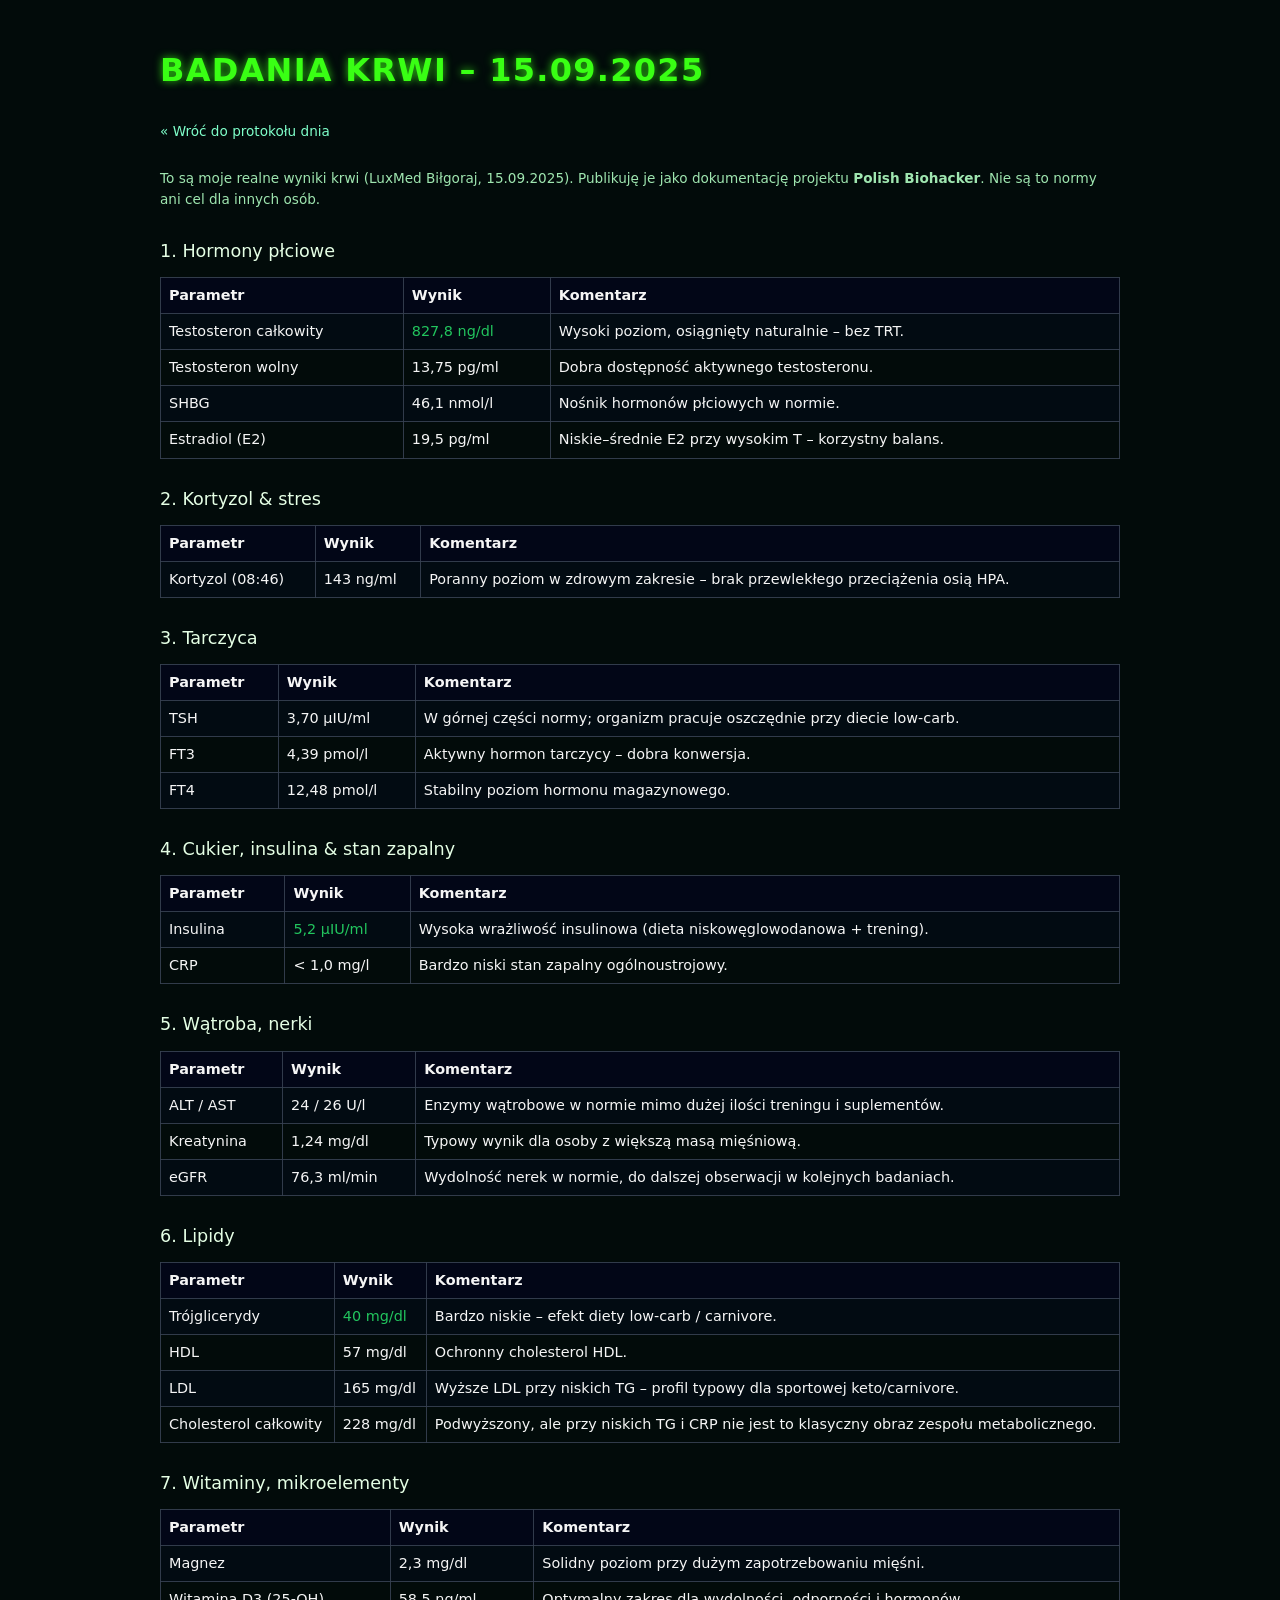
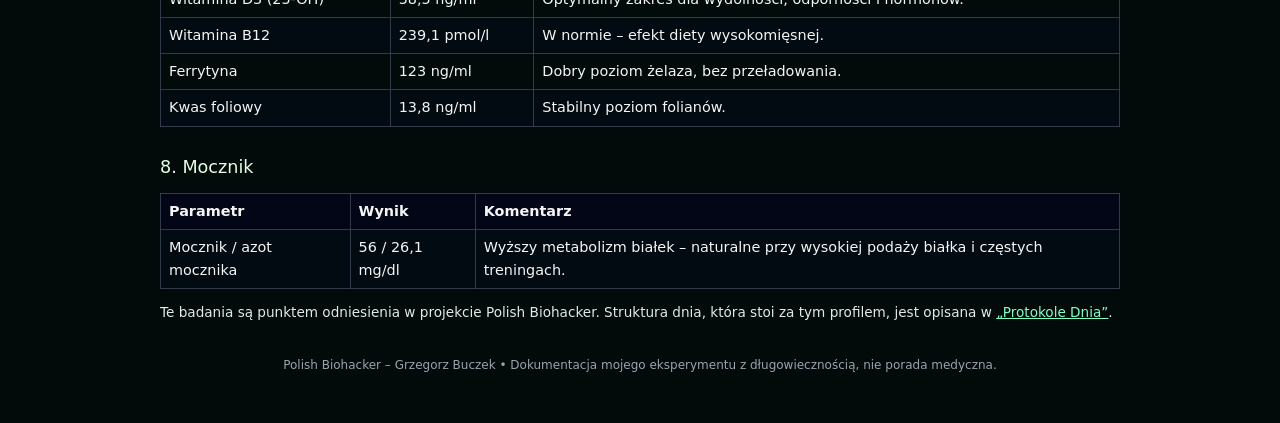
==== bloodwork.html @ 1d8b38f2 "Create bloodwork.html" ====
<!DOCTYPE html>
<html lang="pl">
<head>
  <meta charset="UTF-8" />
  <title>Polish Biohacker – Badania krwi 15.09.2025</title>
  <meta name="viewport" content="width=device-width, initial-scale=1.0" />
  <meta name="description" content="Wyniki badań krwi Polish Biohacker (15.09.2025) – testosteron, hormony tarczycy, profil lipidowy, markery zapalne." />
  <style>
    body {
      margin:0;
      font-family:system-ui, -apple-system, BlinkMacSystemFont, "Segoe UI", sans-serif;
      background:#020b0a;
      color:#f5f5f5;
      line-height:1.6;
    }
    .container {
      max-width: 960px;
      margin:0 auto;
      padding:24px 16px 48px;
    }
    h1 {
      font-size:2rem;
      color:#39ff14;
      text-shadow:0 0 8px rgba(57,255,20,0.8);
      text-transform:uppercase;
      letter-spacing:0.04em;
    }
    a { color:#7fffca; }
    nav {
      margin-top:8px;
      margin-bottom:24px;
    }
    nav a {
      font-size:0.85rem;
      text-decoration:none;
      margin-right:12px;
    }
    .note {
      font-size:0.85rem;
      color:#9fe6b0;
      margin-bottom:18px;
    }
    table {
      width:100%;
      border-collapse:collapse;
      margin-top:12px;
      font-size:0.9rem;
    }
    th, td {
      border:1px solid rgba(55,65,81,0.9);
      padding:6px 8px;
      text-align:left;
    }
    th {
      background:#020617;
    }
    tr:nth-child(even) {
      background:#020b12;
    }
    .ok { color:#22c55e; }
    .info { color:#e5e7eb; font-size:0.85rem; }
    .section-title {
      margin-top:26px;
      font-size:1.1rem;
      color:#e5ffe5;
    }
    footer {
      margin-top:32px;
      font-size:0.75rem;
      color:#9ca3af;
      text-align:center;
    }
  </style>
</head>
<body>
  <div class="container">
    <h1>Badania krwi – 15.09.2025</h1>
    <nav>
      <a href="index.html">&laquo; Wróć do protokołu dnia</a>
    </nav>
    <p class="note">
      To są moje realne wyniki krwi (LuxMed Biłgoraj, 15.09.2025). Publikuję je jako
      dokumentację projektu <strong>Polish Biohacker</strong>. Nie są to normy ani cel dla innych osób.
    </p>

    <div class="section-title">1. Hormony płciowe</div>
    <table>
      <tr><th>Parametr</th><th>Wynik</th><th>Komentarz</th></tr>
      <tr><td>Testosteron całkowity</td><td><span class="ok">827,8 ng/dl</span></td><td>Wysoki poziom, osiągnięty naturalnie – bez TRT.</td></tr>
      <tr><td>Testosteron wolny</td><td>13,75 pg/ml</td><td>Dobra dostępność aktywnego testosteronu.</td></tr>
      <tr><td>SHBG</td><td>46,1 nmol/l</td><td>Nośnik hormonów płciowych w normie.</td></tr>
      <tr><td>Estradiol (E2)</td><td>19,5 pg/ml</td><td>Niskie–średnie E2 przy wysokim T – korzystny balans.</td></tr>
    </table>

    <div class="section-title">2. Kortyzol &amp; stres</div>
    <table>
      <tr><th>Parametr</th><th>Wynik</th><th>Komentarz</th></tr>
      <tr><td>Kortyzol (08:46)</td><td>143 ng/ml</td><td>Poranny poziom w zdrowym zakresie – brak przewlekłego przeciążenia osią HPA.</td></tr>
    </table>

    <div class="section-title">3. Tarczyca</div>
    <table>
      <tr><th>Parametr</th><th>Wynik</th><th>Komentarz</th></tr>
      <tr><td>TSH</td><td>3,70 µIU/ml</td><td>W górnej części normy; organizm pracuje oszczędnie przy diecie low-carb.</td></tr>
      <tr><td>FT3</td><td>4,39 pmol/l</td><td>Aktywny hormon tarczycy – dobra konwersja.</td></tr>
      <tr><td>FT4</td><td>12,48 pmol/l</td><td>Stabilny poziom hormonu magazynowego.</td></tr>
    </table>

    <div class="section-title">4. Cukier, insulina &amp; stan zapalny</div>
    <table>
      <tr><th>Parametr</th><th>Wynik</th><th>Komentarz</th></tr>
      <tr><td>Insulina</td><td><span class="ok">5,2 µIU/ml</span></td><td>Wysoka wrażliwość insulinowa (dieta niskowęglowodanowa + trening).</td></tr>
      <tr><td>CRP</td><td>&lt; 1,0 mg/l</td><td>Bardzo niski stan zapalny ogólnoustrojowy.</td></tr>
    </table>

    <div class="section-title">5. Wątroba, nerki</div>
    <table>
      <tr><th>Parametr</th><th>Wynik</th><th>Komentarz</th></tr>
      <tr><td>ALT / AST</td><td>24 / 26 U/l</td><td>Enzymy wątrobowe w normie mimo dużej ilości treningu i suplementów.</td></tr>
      <tr><td>Kreatynina</td><td>1,24 mg/dl</td><td>Typowy wynik dla osoby z większą masą mięśniową.</td></tr>
      <tr><td>eGFR</td><td>76,3 ml/min</td><td>Wydolność nerek w normie, do dalszej obserwacji w kolejnych badaniach.</td></tr>
    </table>

    <div class="section-title">6. Lipidy</div>
    <table>
      <tr><th>Parametr</th><th>Wynik</th><th>Komentarz</th></tr>
      <tr><td>Trójglicerydy</td><td><span class="ok">40 mg/dl</span></td><td>Bardzo niskie – efekt diety low-carb / carnivore.</td></tr>
      <tr><td>HDL</td><td>57 mg/dl</td><td>Ochronny cholesterol HDL.</td></tr>
      <tr><td>LDL</td><td>165 mg/dl</td><td>Wyższe LDL przy niskich TG – profil typowy dla sportowej keto/carnivore.</td></tr>
      <tr><td>Cholesterol całkowity</td><td>228 mg/dl</td><td>Podwyższony, ale przy niskich TG i CRP nie jest to klasyczny obraz zespołu metabolicznego.</td></tr>
    </table>

    <div class="section-title">7. Witaminy, mikroelementy</div>
    <table>
      <tr><th>Parametr</th><th>Wynik</th><th>Komentarz</th></tr>
      <tr><td>Magnez</td><td>2,3 mg/dl</td><td>Solidny poziom przy dużym zapotrzebowaniu mięśni.</td></tr>
      <tr><td>Witamina D3 (25-OH)</td><td>58,5 ng/ml</td><td>Optymalny zakres dla wydolności, odporności i hormonów.</td></tr>
      <tr><td>Witamina B12</td><td>239,1 pmol/l</td><td>W normie – efekt diety wysokomięsnej.</td></tr>
      <tr><td>Ferrytyna</td><td>123 ng/ml</td><td>Dobry poziom żelaza, bez przeładowania.</td></tr>
      <tr><td>Kwas foliowy</td><td>13,8 ng/ml</td><td>Stabilny poziom folianów.</td></tr>
    </table>

    <div class="section-title">8. Mocznik</div>
    <table>
      <tr><th>Parametr</th><th>Wynik</th><th>Komentarz</th></tr>
      <tr><td>Mocznik / azot mocznika</td><td>56 / 26,1 mg/dl</td><td>Wyższy metabolizm białek – naturalne przy wysokiej podaży białka i częstych treningach.</td></tr>
    </table>

    <p class="info">
      Te badania są punktem odniesienia w projekcie Polish Biohacker.
      Struktura dnia, która stoi za tym profilem, jest opisana w
      <a href="index.html">„Protokole Dnia”</a>.
    </p>

    <footer>
      Polish Biohacker – Grzegorz Buczek • Dokumentacja mojego eksperymentu z długowiecznością, nie porada medyczna.
    </footer>
  </div>
</body>
</html>
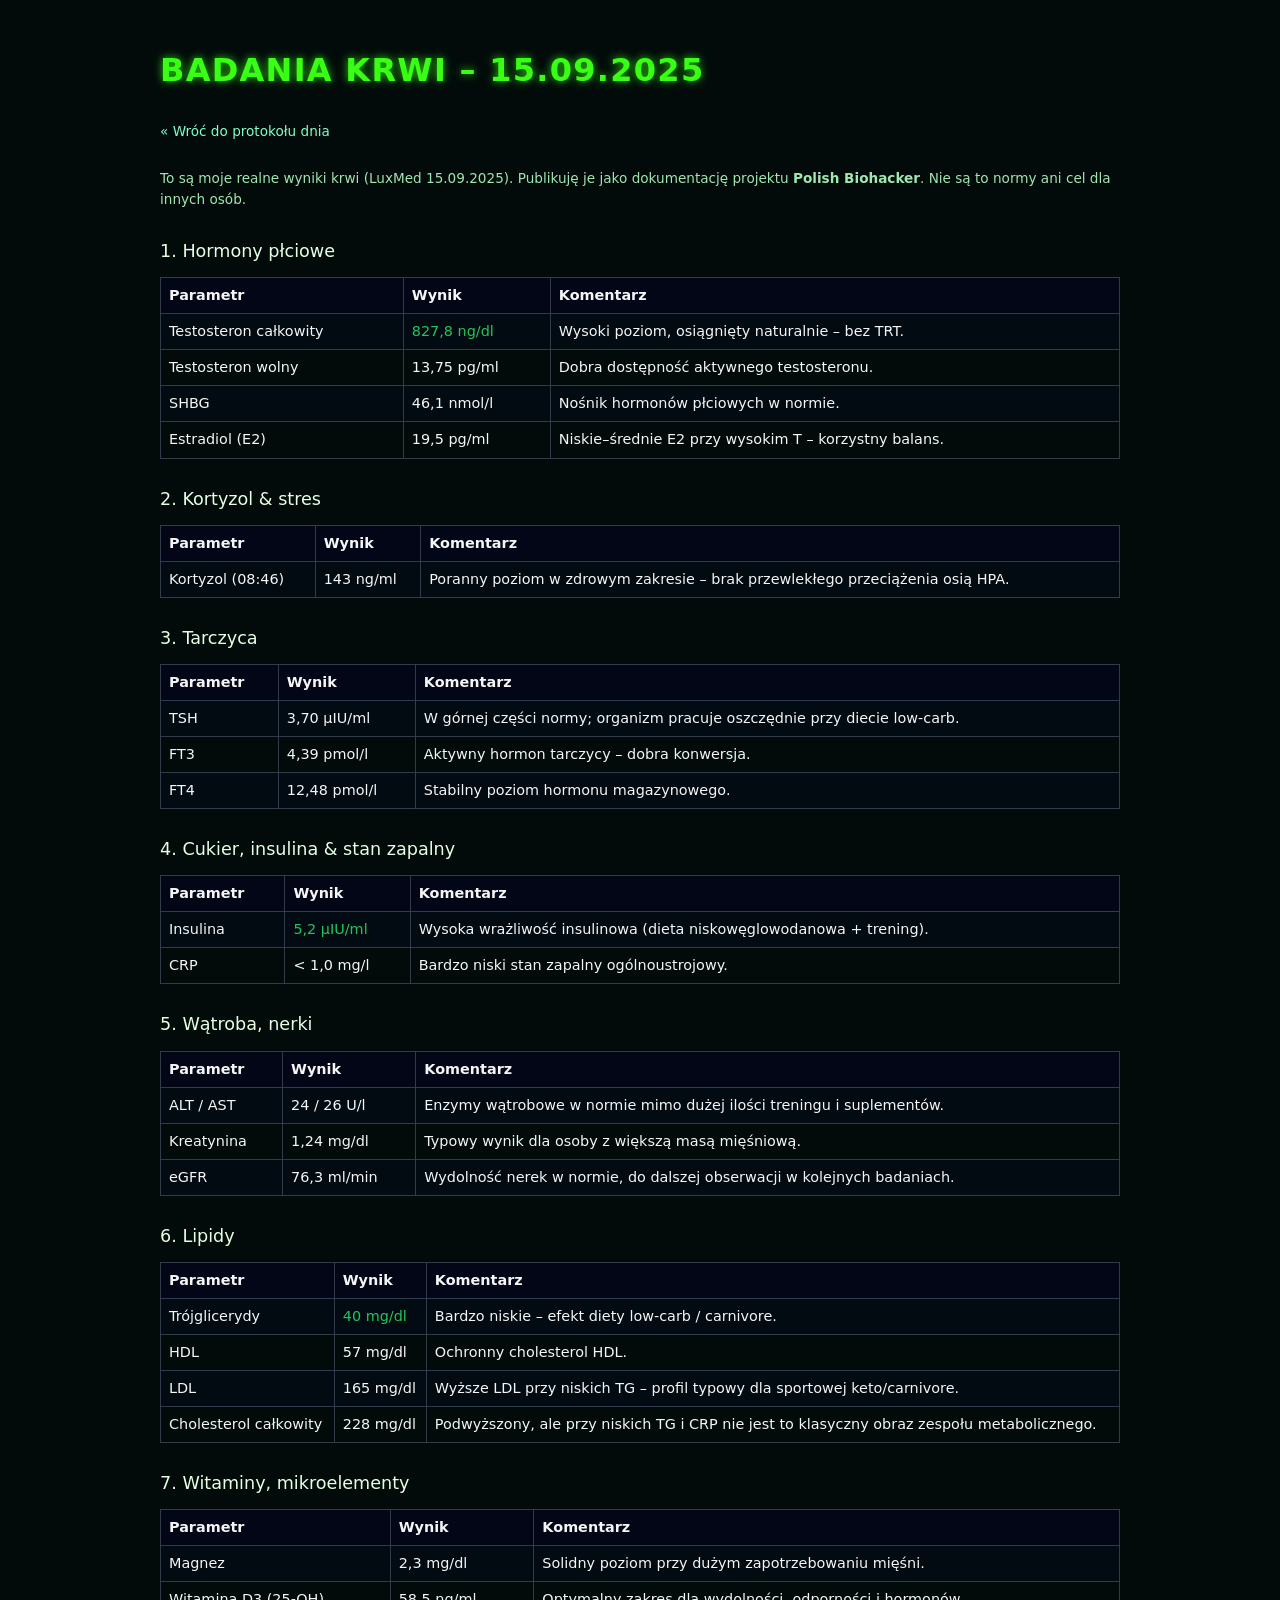
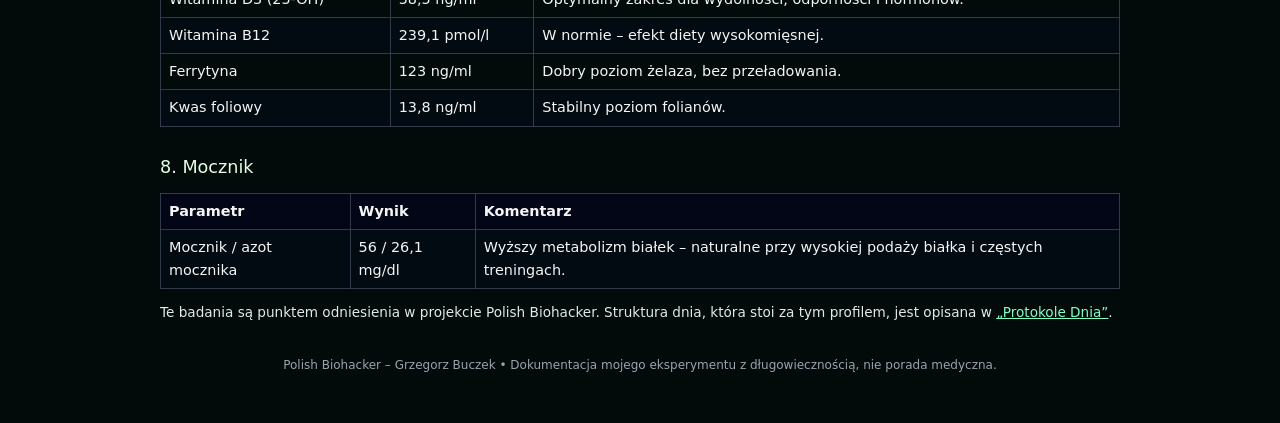
==== commit 797444a5: "Update bloodwork.html" ====
--- a/bloodwork.html
+++ b/bloodwork.html
@@ -79,7 +79,7 @@
       <a href="index.html">&laquo; Wróć do protokołu dnia</a>
     </nav>
     <p class="note">
-      To są moje realne wyniki krwi (LuxMed Biłgoraj, 15.09.2025). Publikuję je jako
+      To są moje realne wyniki krwi (LuxMed 15.09.2025). Publikuję je jako
       dokumentację projektu <strong>Polish Biohacker</strong>. Nie są to normy ani cel dla innych osób.
     </p>
 
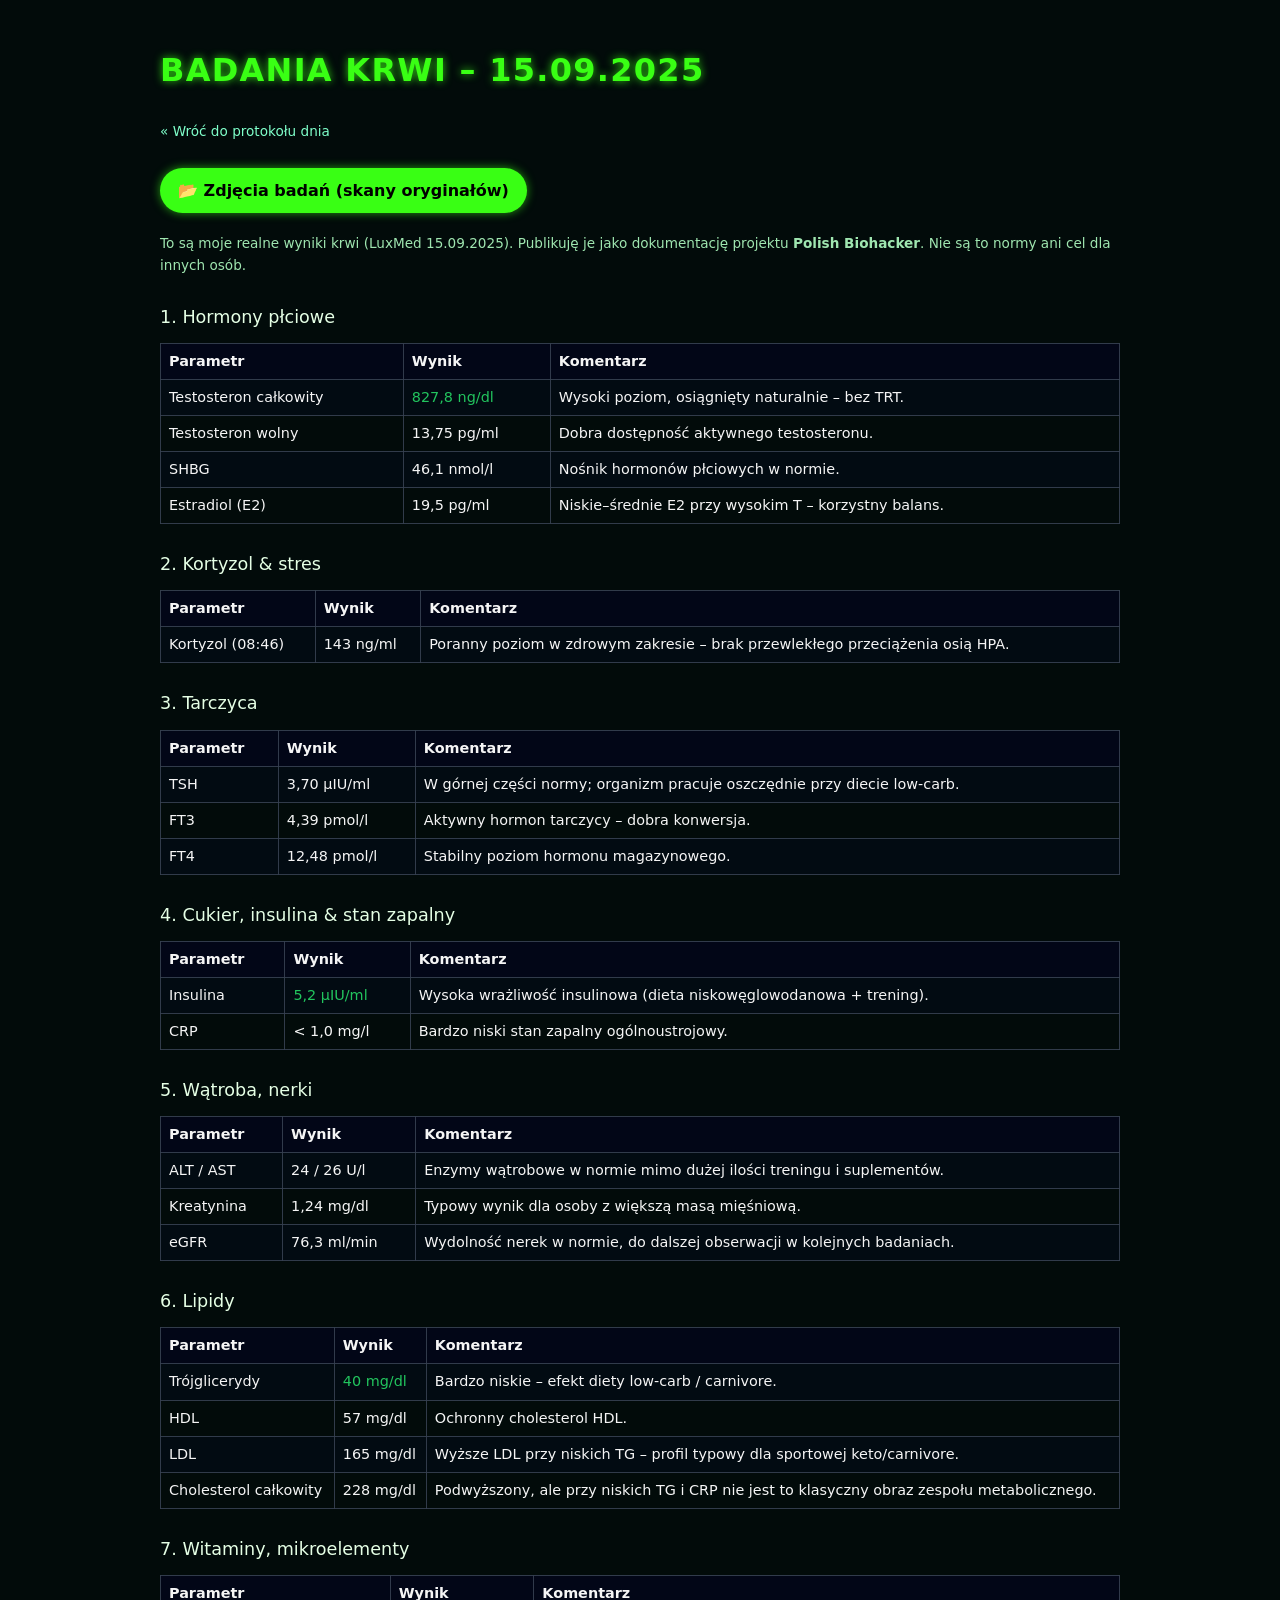
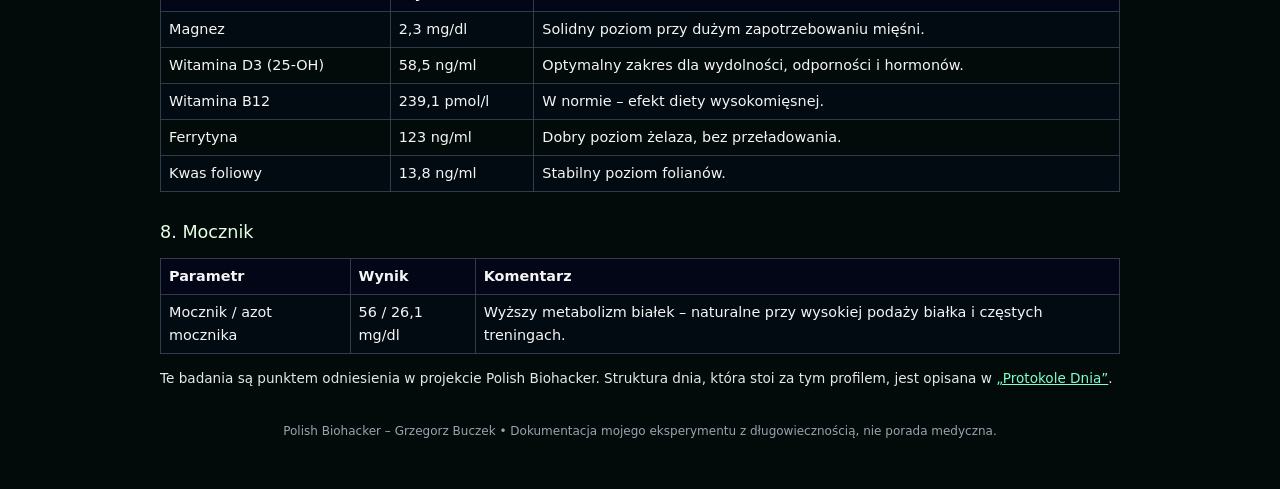
==== commit 9f02aca5: "Update bloodwork.html" ====
--- a/bloodwork.html
+++ b/bloodwork.html
@@ -78,6 +78,21 @@
     <nav>
       <a href="index.html">&laquo; Wróć do protokołu dnia</a>
     </nav>
+    <div style="margin:20px 0;">
+  <a href="scany.html" style="
+    display:inline-block;
+    padding:10px 18px;
+    background:#39ff14;
+    color:#000;
+    border-radius:999px;
+    font-weight:bold;
+    text-decoration:none;
+    box-shadow:0 0 10px rgba(57,255,20,0.6);
+  ">
+    📂 Zdjęcia badań (skany oryginałów)
+  </a>
+</div>
+
     <p class="note">
       To są moje realne wyniki krwi (LuxMed 15.09.2025). Publikuję je jako
       dokumentację projektu <strong>Polish Biohacker</strong>. Nie są to normy ani cel dla innych osób.
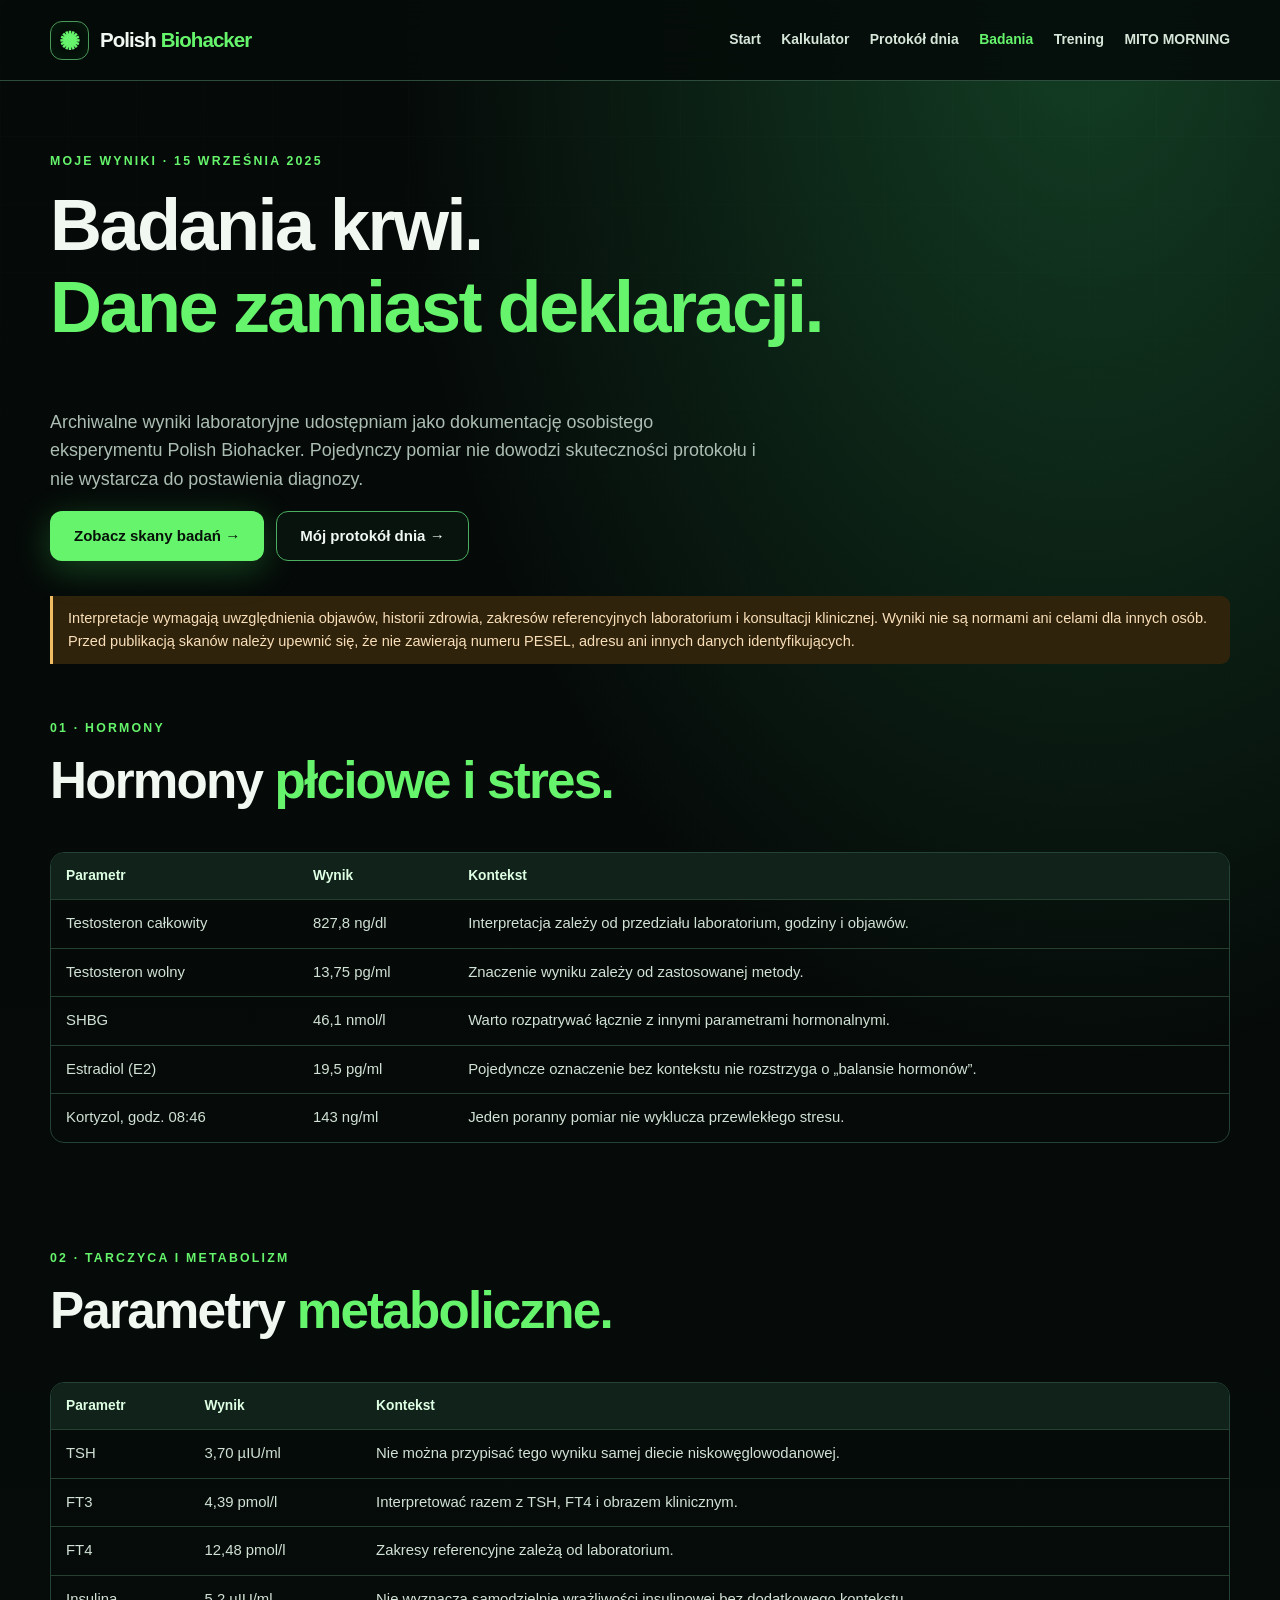
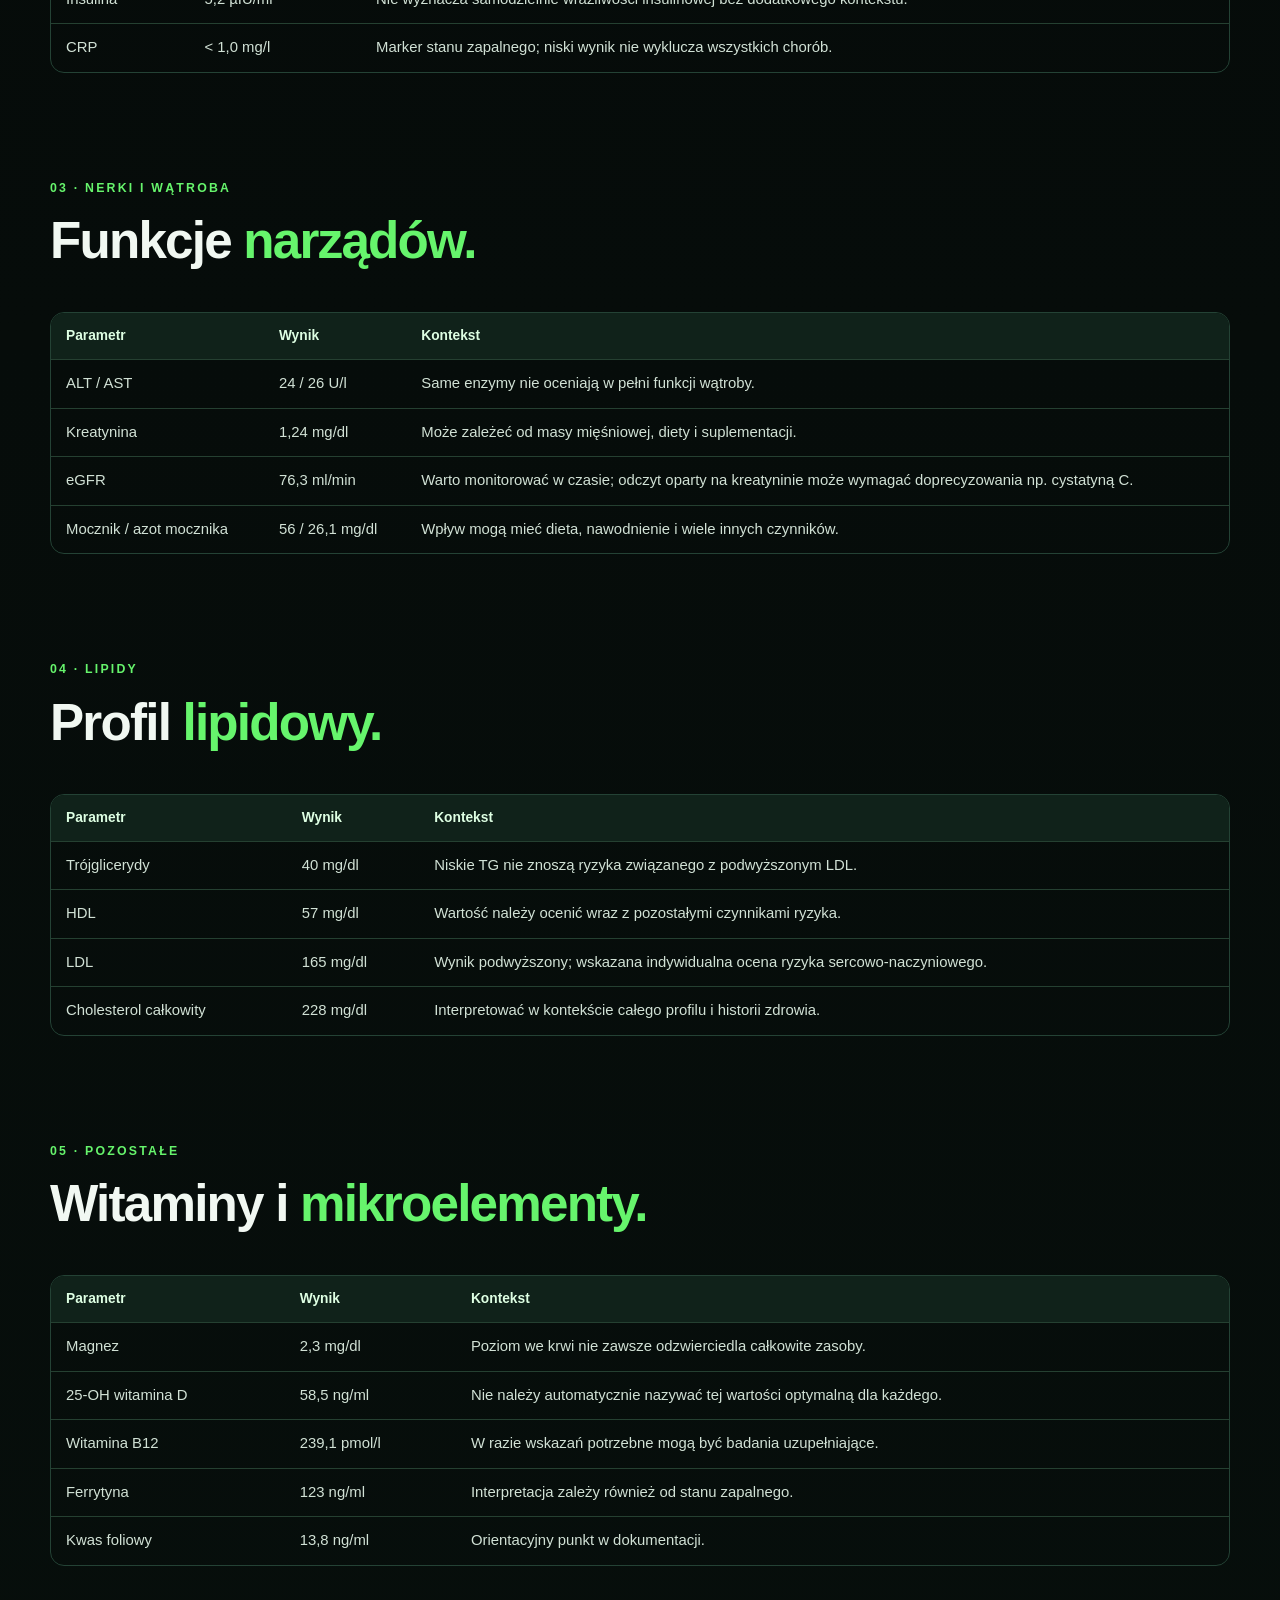
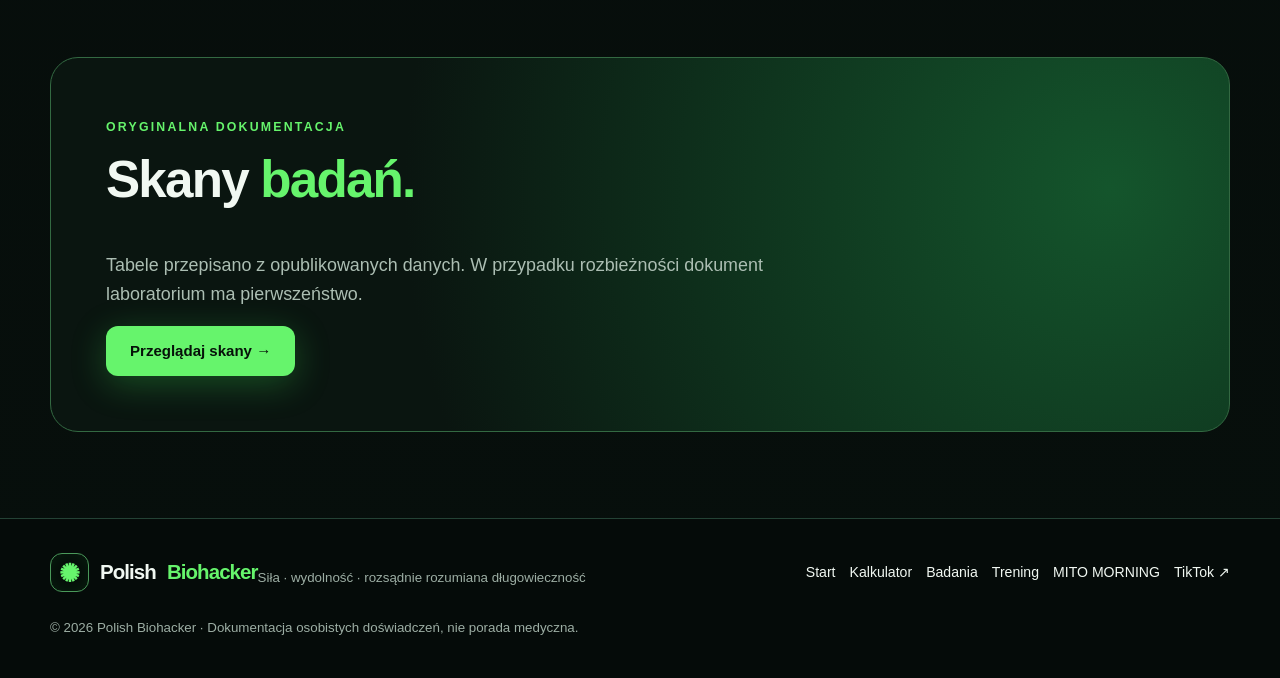
==== commit 556e7fcd: "Rebuild bloodwork page with consistent layout and cautious medical interpretation" ====
--- a/bloodwork.html
+++ b/bloodwork.html
@@ -1,175 +1,46 @@
-<!DOCTYPE html>
-<html lang="pl">
-<head>
-  <meta charset="UTF-8" />
-  <title>Polish Biohacker – Badania krwi 15.09.2025</title>
-  <meta name="viewport" content="width=device-width, initial-scale=1.0" />
-  <meta name="description" content="Wyniki badań krwi Polish Biohacker (15.09.2025) – testosteron, hormony tarczycy, profil lipidowy, markery zapalne." />
-  <style>
-    body {
-      margin:0;
-      font-family:system-ui, -apple-system, BlinkMacSystemFont, "Segoe UI", sans-serif;
-      background:#020b0a;
-      color:#f5f5f5;
-      line-height:1.6;
-    }
-    .container {
-      max-width: 960px;
-      margin:0 auto;
-      padding:24px 16px 48px;
-    }
-    h1 {
-      font-size:2rem;
-      color:#39ff14;
-      text-shadow:0 0 8px rgba(57,255,20,0.8);
-      text-transform:uppercase;
-      letter-spacing:0.04em;
-    }
-    a { color:#7fffca; }
-    nav {
-      margin-top:8px;
-      margin-bottom:24px;
-    }
-    nav a {
-      font-size:0.85rem;
-      text-decoration:none;
-      margin-right:12px;
-    }
-    .note {
-      font-size:0.85rem;
-      color:#9fe6b0;
-      margin-bottom:18px;
-    }
-    table {
-      width:100%;
-      border-collapse:collapse;
-      margin-top:12px;
-      font-size:0.9rem;
-    }
-    th, td {
-      border:1px solid rgba(55,65,81,0.9);
-      padding:6px 8px;
-      text-align:left;
-    }
-    th {
-      background:#020617;
-    }
-    tr:nth-child(even) {
-      background:#020b12;
-    }
-    .ok { color:#22c55e; }
-    .info { color:#e5e7eb; font-size:0.85rem; }
-    .section-title {
-      margin-top:26px;
-      font-size:1.1rem;
-      color:#e5ffe5;
-    }
-    footer {
-      margin-top:32px;
-      font-size:0.75rem;
-      color:#9ca3af;
-      text-align:center;
-    }
-  </style>
-</head>
-<body>
-  <div class="container">
-    <h1>Badania krwi – 15.09.2025</h1>
-    <nav>
-      <a href="index.html">&laquo; Wróć do protokołu dnia</a>
-    </nav>
-    <div style="margin:20px 0;">
-  <a href="scany.html" style="
-    display:inline-block;
-    padding:10px 18px;
-    background:#39ff14;
-    color:#000;
-    border-radius:999px;
-    font-weight:bold;
-    text-decoration:none;
-    box-shadow:0 0 10px rgba(57,255,20,0.6);
-  ">
-    📂 Zdjęcia badań (skany oryginałów)
-  </a>
-</div>
-
-    <p class="note">
-      To są moje realne wyniki krwi (LuxMed 15.09.2025). Publikuję je jako
-      dokumentację projektu <strong>Polish Biohacker</strong>. Nie są to normy ani cel dla innych osób.
-    </p>
-
-    <div class="section-title">1. Hormony płciowe</div>
-    <table>
-      <tr><th>Parametr</th><th>Wynik</th><th>Komentarz</th></tr>
-      <tr><td>Testosteron całkowity</td><td><span class="ok">827,8 ng/dl</span></td><td>Wysoki poziom, osiągnięty naturalnie – bez TRT.</td></tr>
-      <tr><td>Testosteron wolny</td><td>13,75 pg/ml</td><td>Dobra dostępność aktywnego testosteronu.</td></tr>
-      <tr><td>SHBG</td><td>46,1 nmol/l</td><td>Nośnik hormonów płciowych w normie.</td></tr>
-      <tr><td>Estradiol (E2)</td><td>19,5 pg/ml</td><td>Niskie–średnie E2 przy wysokim T – korzystny balans.</td></tr>
-    </table>
-
-    <div class="section-title">2. Kortyzol &amp; stres</div>
-    <table>
-      <tr><th>Parametr</th><th>Wynik</th><th>Komentarz</th></tr>
-      <tr><td>Kortyzol (08:46)</td><td>143 ng/ml</td><td>Poranny poziom w zdrowym zakresie – brak przewlekłego przeciążenia osią HPA.</td></tr>
-    </table>
-
-    <div class="section-title">3. Tarczyca</div>
-    <table>
-      <tr><th>Parametr</th><th>Wynik</th><th>Komentarz</th></tr>
-      <tr><td>TSH</td><td>3,70 µIU/ml</td><td>W górnej części normy; organizm pracuje oszczędnie przy diecie low-carb.</td></tr>
-      <tr><td>FT3</td><td>4,39 pmol/l</td><td>Aktywny hormon tarczycy – dobra konwersja.</td></tr>
-      <tr><td>FT4</td><td>12,48 pmol/l</td><td>Stabilny poziom hormonu magazynowego.</td></tr>
-    </table>
-
-    <div class="section-title">4. Cukier, insulina &amp; stan zapalny</div>
-    <table>
-      <tr><th>Parametr</th><th>Wynik</th><th>Komentarz</th></tr>
-      <tr><td>Insulina</td><td><span class="ok">5,2 µIU/ml</span></td><td>Wysoka wrażliwość insulinowa (dieta niskowęglowodanowa + trening).</td></tr>
-      <tr><td>CRP</td><td>&lt; 1,0 mg/l</td><td>Bardzo niski stan zapalny ogólnoustrojowy.</td></tr>
-    </table>
-
-    <div class="section-title">5. Wątroba, nerki</div>
-    <table>
-      <tr><th>Parametr</th><th>Wynik</th><th>Komentarz</th></tr>
-      <tr><td>ALT / AST</td><td>24 / 26 U/l</td><td>Enzymy wątrobowe w normie mimo dużej ilości treningu i suplementów.</td></tr>
-      <tr><td>Kreatynina</td><td>1,24 mg/dl</td><td>Typowy wynik dla osoby z większą masą mięśniową.</td></tr>
-      <tr><td>eGFR</td><td>76,3 ml/min</td><td>Wydolność nerek w normie, do dalszej obserwacji w kolejnych badaniach.</td></tr>
-    </table>
-
-    <div class="section-title">6. Lipidy</div>
-    <table>
-      <tr><th>Parametr</th><th>Wynik</th><th>Komentarz</th></tr>
-      <tr><td>Trójglicerydy</td><td><span class="ok">40 mg/dl</span></td><td>Bardzo niskie – efekt diety low-carb / carnivore.</td></tr>
-      <tr><td>HDL</td><td>57 mg/dl</td><td>Ochronny cholesterol HDL.</td></tr>
-      <tr><td>LDL</td><td>165 mg/dl</td><td>Wyższe LDL przy niskich TG – profil typowy dla sportowej keto/carnivore.</td></tr>
-      <tr><td>Cholesterol całkowity</td><td>228 mg/dl</td><td>Podwyższony, ale przy niskich TG i CRP nie jest to klasyczny obraz zespołu metabolicznego.</td></tr>
-    </table>
-
-    <div class="section-title">7. Witaminy, mikroelementy</div>
-    <table>
-      <tr><th>Parametr</th><th>Wynik</th><th>Komentarz</th></tr>
-      <tr><td>Magnez</td><td>2,3 mg/dl</td><td>Solidny poziom przy dużym zapotrzebowaniu mięśni.</td></tr>
-      <tr><td>Witamina D3 (25-OH)</td><td>58,5 ng/ml</td><td>Optymalny zakres dla wydolności, odporności i hormonów.</td></tr>
-      <tr><td>Witamina B12</td><td>239,1 pmol/l</td><td>W normie – efekt diety wysokomięsnej.</td></tr>
-      <tr><td>Ferrytyna</td><td>123 ng/ml</td><td>Dobry poziom żelaza, bez przeładowania.</td></tr>
-      <tr><td>Kwas foliowy</td><td>13,8 ng/ml</td><td>Stabilny poziom folianów.</td></tr>
-    </table>
-
-    <div class="section-title">8. Mocznik</div>
-    <table>
-      <tr><th>Parametr</th><th>Wynik</th><th>Komentarz</th></tr>
-      <tr><td>Mocznik / azot mocznika</td><td>56 / 26,1 mg/dl</td><td>Wyższy metabolizm białek – naturalne przy wysokiej podaży białka i częstych treningach.</td></tr>
-    </table>
-
-    <p class="info">
-      Te badania są punktem odniesienia w projekcie Polish Biohacker.
-      Struktura dnia, która stoi za tym profilem, jest opisana w
-      <a href="index.html">„Protokole Dnia”</a>.
-    </p>
-
-    <footer>
-      Polish Biohacker – Grzegorz Buczek • Dokumentacja mojego eksperymentu z długowiecznością, nie porada medyczna.
-    </footer>
-  </div>
-</body>
-</html>
+<!doctype html><html lang="pl"><head><meta charset="utf-8"><meta name="viewport" content="width=device-width, initial-scale=1">
+<title>Badania krwi — Polish Biohacker</title><meta name="description" content="Archiwalne wyniki badań laboratoryjnych Polish Biohacker z 15.09.2025. Testosteron, profil lipidowy, tarczyca i inne parametry.">
+<meta name="theme-color" content="#060b09"><link rel="stylesheet" href="assets/site.css"></head><body>
+<header data-site-header></header><main class="container">
+<section class="page-hero"><span class="eyebrow">Moje wyniki · 15 września 2025</span><h1>Badania krwi.<br><span class="accent">Dane zamiast deklaracji.</span></h1>
+<p class="lead">Archiwalne wyniki laboratoryjne udostępniam jako dokumentację osobistego eksperymentu Polish Biohacker. Pojedynczy pomiar nie dowodzi skuteczności protokołu i nie wystarcza do postawienia diagnozy.</p>
+<div class="btn-row"><a class="btn btn-primary" href="scany.html">Zobacz skany badań →</a><a class="btn btn-secondary" href="protokol.html">Mój protokół dnia →</a></div></section>
+<div class="notice warning" style="margin-bottom:30px">Interpretacje wymagają uwzględnienia objawów, historii zdrowia, zakresów referencyjnych laboratorium i konsultacji klinicznej. Wyniki nie są normami ani celami dla innych osób. Przed publikacją skanów należy upewnić się, że nie zawierają numeru PESEL, adresu ani innych danych identyfikujących.</div>
+<section class="section" style="padding-top:20px">
+<span class="eyebrow">01 · Hormony</span><h2>Hormony <span class="accent">płciowe i stres.</span></h2>
+<div class="table-wrap"><table><thead><tr><th>Parametr</th><th>Wynik</th><th>Kontekst</th></tr></thead><tbody>
+<tr><td>Testosteron całkowity</td><td>827,8 ng/dl</td><td>Interpretacja zależy od przedziału laboratorium, godziny i objawów.</td></tr>
+<tr><td>Testosteron wolny</td><td>13,75 pg/ml</td><td>Znaczenie wyniku zależy od zastosowanej metody.</td></tr>
+<tr><td>SHBG</td><td>46,1 nmol/l</td><td>Warto rozpatrywać łącznie z innymi parametrami hormonalnymi.</td></tr>
+<tr><td>Estradiol (E2)</td><td>19,5 pg/ml</td><td>Pojedyncze oznaczenie bez kontekstu nie rozstrzyga o „balansie hormonów”.</td></tr>
+<tr><td>Kortyzol, godz. 08:46</td><td>143 ng/ml</td><td>Jeden poranny pomiar nie wyklucza przewlekłego stresu.</td></tr>
+</tbody></table></div>
+</section>
+<section class="section" style="padding-top:15px"><span class="eyebrow">02 · Tarczyca i metabolizm</span><h2>Parametry <span class="accent">metaboliczne.</span></h2><div class="table-wrap"><table><thead><tr><th>Parametr</th><th>Wynik</th><th>Kontekst</th></tr></thead><tbody>
+<tr><td>TSH</td><td>3,70 µIU/ml</td><td>Nie można przypisać tego wyniku samej diecie niskowęglowodanowej.</td></tr>
+<tr><td>FT3</td><td>4,39 pmol/l</td><td>Interpretować razem z TSH, FT4 i obrazem klinicznym.</td></tr>
+<tr><td>FT4</td><td>12,48 pmol/l</td><td>Zakresy referencyjne zależą od laboratorium.</td></tr>
+<tr><td>Insulina</td><td>5,2 µIU/ml</td><td>Nie wyznacza samodzielnie wrażliwości insulinowej bez dodatkowego kontekstu.</td></tr>
+<tr><td>CRP</td><td>&lt; 1,0 mg/l</td><td>Marker stanu zapalnego; niski wynik nie wyklucza wszystkich chorób.</td></tr>
+</tbody></table></div></section>
+<section class="section" style="padding-top:15px"><span class="eyebrow">03 · Nerki i wątroba</span><h2>Funkcje <span class="accent">narządów.</span></h2><div class="table-wrap"><table><thead><tr><th>Parametr</th><th>Wynik</th><th>Kontekst</th></tr></thead><tbody>
+<tr><td>ALT / AST</td><td>24 / 26 U/l</td><td>Same enzymy nie oceniają w pełni funkcji wątroby.</td></tr>
+<tr><td>Kreatynina</td><td>1,24 mg/dl</td><td>Może zależeć od masy mięśniowej, diety i suplementacji.</td></tr>
+<tr><td>eGFR</td><td>76,3 ml/min</td><td>Warto monitorować w czasie; odczyt oparty na kreatyninie może wymagać doprecyzowania np. cystatyną C.</td></tr>
+<tr><td>Mocznik / azot mocznika</td><td>56 / 26,1 mg/dl</td><td>Wpływ mogą mieć dieta, nawodnienie i wiele innych czynników.</td></tr>
+</tbody></table></div></section>
+<section class="section" style="padding-top:15px"><span class="eyebrow">04 · Lipidy</span><h2>Profil <span class="accent">lipidowy.</span></h2><div class="table-wrap"><table><thead><tr><th>Parametr</th><th>Wynik</th><th>Kontekst</th></tr></thead><tbody>
+<tr><td>Trójglicerydy</td><td>40 mg/dl</td><td>Niskie TG nie znoszą ryzyka związanego z podwyższonym LDL.</td></tr>
+<tr><td>HDL</td><td>57 mg/dl</td><td>Wartość należy ocenić wraz z pozostałymi czynnikami ryzyka.</td></tr>
+<tr><td>LDL</td><td>165 mg/dl</td><td>Wynik podwyższony; wskazana indywidualna ocena ryzyka sercowo-naczyniowego.</td></tr>
+<tr><td>Cholesterol całkowity</td><td>228 mg/dl</td><td>Interpretować w kontekście całego profilu i historii zdrowia.</td></tr>
+</tbody></table></div></section>
+<section class="section" style="padding-top:15px"><span class="eyebrow">05 · Pozostałe</span><h2>Witaminy i <span class="accent">mikroelementy.</span></h2><div class="table-wrap"><table><thead><tr><th>Parametr</th><th>Wynik</th><th>Kontekst</th></tr></thead><tbody>
+<tr><td>Magnez</td><td>2,3 mg/dl</td><td>Poziom we krwi nie zawsze odzwierciedla całkowite zasoby.</td></tr>
+<tr><td>25-OH witamina D</td><td>58,5 ng/ml</td><td>Nie należy automatycznie nazywać tej wartości optymalną dla każdego.</td></tr>
+<tr><td>Witamina B12</td><td>239,1 pmol/l</td><td>W razie wskazań potrzebne mogą być badania uzupełniające.</td></tr>
+<tr><td>Ferrytyna</td><td>123 ng/ml</td><td>Interpretacja zależy również od stanu zapalnego.</td></tr>
+<tr><td>Kwas foliowy</td><td>13,8 ng/ml</td><td>Orientacyjny punkt w dokumentacji.</td></tr>
+</tbody></table></div></section>
+<section class="section" style="padding-top:5px"><div class="split-banner"><span class="eyebrow">Oryginalna dokumentacja</span><h2>Skany <span class="accent">badań.</span></h2><p class="lead">Tabele przepisano z opublikowanych danych. W przypadku rozbieżności dokument laboratorium ma pierwszeństwo.</p><a class="btn btn-primary" href="scany.html">Przeglądaj skany →</a></div></section>
+</main><footer data-site-footer></footer><script src="assets/site.js" defer></script></body></html>
--- a/assets/site.css
+++ b/assets/site.css
@@ -0,0 +1,7 @@
+/* Polish Biohacker — unified visual system, 2026 */
+:root{color-scheme:dark;--bg:#060b09;--bg2:#091310;--panel:#0c1713;--line:#244235;--line2:#173328;--fg:#f1f8f2;--muted:#acbeb3;--green:#66f46c;--green2:#a1ff9a;--max:1180px;--radius:22px}
+*{box-sizing:border-box}html{scroll-behavior:smooth;scroll-padding-top:100px}body{margin:0;background:radial-gradient(ellipse 70% 35% at 85% 0%,#133e24 0%,transparent 78%),linear-gradient(180deg,#050908 0%,#070f0c 100%);color:var(--fg);font-family:Inter,ui-sans-serif,-apple-system,BlinkMacSystemFont,"Segoe UI",sans-serif;line-height:1.58}body:before{content:"";position:fixed;inset:0;z-index:-1;pointer-events:none;background-image:linear-gradient(#70ff9010 1px,transparent 1px),linear-gradient(90deg,#70ff9010 1px,transparent 1px);background-size:68px 68px;mask-image:linear-gradient(180deg,#0004,transparent 85%)}a{color:inherit;text-decoration:none}button,input,select{font:inherit}button{cursor:pointer}a:focus-visible,button:focus-visible,input:focus-visible,select:focus-visible{outline:2px solid var(--green);outline-offset:3px}img{max-width:100%;height:auto;display:block}h1,h2,h3,p{margin-top:0}h1,h2,h3{line-height:1.13;letter-spacing:-.035em}h1{font-size:clamp(3rem,7vw,6.5rem);font-weight:900}h2{font-size:clamp(2rem,4vw,3.35rem)}h3{font-size:1.23rem}.container{width:min(calc(100% - 40px),var(--max));margin-inline:auto}.section{padding:86px 0}.eyebrow{display:inline-block;color:var(--green);font-size:.77rem;font-weight:800;letter-spacing:.18em;text-transform:uppercase;margin-bottom:14px}.muted,.lead{color:var(--muted)}.lead{font-size:1.12rem;max-width:720px}.accent{color:var(--green)}.text-sm{font-size:.9rem}.topbar{position:sticky;top:0;z-index:50;background:#050b09e8;border-bottom:1px solid #2d4c3b;backdrop-filter:blur(18px)}.topbar .inner{min-height:80px;display:flex;align-items:center;justify-content:space-between;gap:22px}.brand{display:inline-flex;align-items:center;gap:11px;font-weight:900;white-space:nowrap;font-size:1.28rem;letter-spacing:-.045em}.brand-mark{display:inline-grid;place-items:center;border:1px solid #4a995a;border-radius:12px;width:39px;height:39px;color:var(--green);font-size:1.55rem;box-shadow:inset 0 0 18px #2bed4a18}.brand strong{color:var(--green)}.nav{display:flex;align-items:center;gap:clamp(10px,1.6vw,24px)}.nav a{font-size:.87rem;font-weight:700;color:#d6e7da;white-space:nowrap;padding:9px 0}.nav a:hover,.nav a.active{color:var(--green)}.menu-toggle{display:none;background:none;border:1px solid var(--line);color:var(--fg);border-radius:10px;padding:7px 12px}.btn{display:inline-flex;align-items:center;justify-content:center;gap:12px;border:1px solid transparent;border-radius:12px;font-weight:800;font-size:.94rem;min-height:48px;padding:12px 23px;transition:transform .2s ease,box-shadow .2s ease,background .2s ease}.btn:hover{transform:translateY(-2px)}.btn-primary{color:#061109;background:var(--green);box-shadow:0 8px 35px #41ed5b44}.btn-secondary{background:#08130e;color:var(--fg);border-color:#4aaf60}.btn-secondary:hover{background:#163c26}.btn-link{color:var(--green);padding:0;border:0;background:none;font-weight:800}.btn-row{display:flex;flex-wrap:wrap;gap:12px}.hero{min-height:660px;display:grid;grid-template-columns:1.1fr .9fr;align-items:center;gap:42px;padding-top:50px;padding-bottom:50px}.hero h1{margin:0 0 10px}.hero .subtitle{font-size:clamp(1.3rem,2.6vw,2rem);font-weight:800;letter-spacing:-.035em;margin-bottom:24px}.hero .lead{max-width:560px;margin-bottom:31px}.hero-art{position:relative;min-height:540px;align-self:stretch;display:flex;align-items:flex-end;justify-content:center;border-radius:28px;overflow:hidden;background:radial-gradient(circle at 40% 50%,#28673c,#09180f 64%,#050c08);border:1px solid #2e5840;box-shadow:0 0 120px #16863c22}.hero-art:before{content:"";position:absolute;inset:0;background:linear-gradient(90deg,#00180c10 0%,#00000005 60%),linear-gradient(0deg,#061109cc,transparent 40%);z-index:1;pointer-events:none}.hero-art img{width:100%;height:100%;position:absolute;inset:0;object-fit:cover;object-position:center 23%;filter:contrast(1.05) saturate(.84)}.hero-art .art-note{position:absolute;bottom:20px;left:20px;z-index:2;font-size:.8rem;border:1px solid #568c65;color:#e9fff0;background:#08140cbf;border-radius:999px;padding:8px 12px}.section-title{margin-bottom:35px}.cards{display:grid;grid-template-columns:repeat(4,minmax(0,1fr));gap:16px}.card,.glass{background:linear-gradient(148deg,#122219ef,#07100dee);border:1px solid var(--line);border-radius:var(--radius);padding:25px;box-shadow:0 15px 32px #0004}.card{display:flex;flex-direction:column;gap:12px;min-height:215px;transition:transform .2s ease,border-color .2s ease}.card:hover{transform:translateY(-5px);border-color:#55d77b}.card h3{margin:0}.card p{font-size:.9rem;color:var(--muted);margin:0;flex:1}.card a{color:var(--green);font-weight:800}.card .symbol{font-size:1.7rem}.stat-grid{display:grid;grid-template-columns:repeat(3,1fr);gap:15px}.stat{padding:24px;border:1px solid #3b8250;border-radius:17px;background:linear-gradient(135deg,#07140e,#122c19);display:flex;align-items:center;gap:20px}.stat b{font-size:clamp(1.6rem,3vw,2.7rem);color:var(--green);line-height:1.1}.stat span{display:block;color:#dbeee0;font-size:.9rem}.pill-row{display:flex;flex-wrap:wrap;gap:10px}.pill{background:#0e2216;border:1px solid #326e43;border-radius:999px;padding:9px 15px;font-weight:700;color:#d8fbe0;font-size:.88rem}.feature{display:grid;grid-template-columns:1.15fr .85fr;gap:30px;align-items:center}.feature img{border-radius:20px;border:1px solid var(--line)}.page-hero{padding:66px 0 35px}.page-hero h1{font-size:clamp(2.5rem,6vw,4.5rem);max-width:920px}.grid-2{display:grid;grid-template-columns:repeat(2,minmax(0,1fr));gap:18px}.grid-3{display:grid;grid-template-columns:repeat(3,minmax(0,1fr));gap:18px}.info-list{padding-left:20px;margin:10px 0 0;color:var(--muted)}.info-list li{margin-bottom:8px}.panel{background:linear-gradient(140deg,#0c1b14,#08110d);border:1px solid var(--line);border-radius:18px;padding:26px}.panel h3{margin-bottom:12px}.field-grid{display:grid;grid-template-columns:repeat(2,minmax(0,1fr));gap:16px}.field{display:flex;flex-direction:column;gap:6px;color:#d6e8db;font-size:.91rem;font-weight:700}.field input,.field select,.newsletter input{width:100%;min-width:0;min-height:45px;padding:10px 13px;border:1px solid #356446;background:#051009;color:#f4fff6;border-radius:10px;font-size:1rem}.field input:focus,.field select:focus{border-color:var(--green)}.field small{color:#92a69a;font-weight:400}.form-section{margin:0 0 18px}.calc-result{margin-top:18px;padding:22px;border-radius:14px;border:1px solid #4ac368;background:#0d2818}.calc-result[hidden]{display:none}.calc-result strong{color:var(--green)}.calc-result .result-number{font-size:clamp(1.9rem,5vw,3rem);font-weight:900;color:var(--green);line-height:1.1}.calc-result dl{display:grid;grid-template-columns:repeat(2,1fr);gap:13px;margin:17px 0}.calc-result dl div{padding:12px;background:#0a1a11;border-radius:10px}.calc-result dt{color:#9eb7a6;font-size:.85rem}.calc-result dd{margin:0;color:#fff;font-size:1.2rem;font-weight:800}.notice{border-left:3px solid #60e780;padding:11px 15px;background:#0c2615;color:#c3dcc9;font-size:.91rem;border-radius:0 9px 9px 0}.notice.warning{border-color:#f1bd63;background:#30230c;color:#f9dfb9}.table-wrap{overflow:auto;border:1px solid var(--line);border-radius:14px}table{border-collapse:collapse;width:100%;min-width:610px;font-size:.93rem}th,td{text-align:left;border-bottom:1px solid #254031;padding:12px 15px;vertical-align:top}th{background:#10221a;color:#deffe3;font-size:.86rem}td{color:#d1e1d5}tr:last-child td{border-bottom:0}.media-grid{display:grid;grid-template-columns:repeat(auto-fit,minmax(220px,1fr));gap:15px}.media-grid img{border-radius:13px;border:1px solid var(--line);width:100%;object-fit:cover}.newsletter{display:flex;flex-wrap:wrap;gap:12px;align-items:center}.newsletter input{flex:1;min-width:220px}.newsletter .btn{min-width:170px}.checkline{font-size:.83rem;display:flex;gap:9px;align-items:flex-start;color:var(--muted);margin:13px 0}.checkline input{margin-top:5px;accent-color:#67ef74}.status{font-size:.9rem;min-height:1.5em;margin-top:8px}.status.success{color:var(--green)}.status.error{color:#ffa78b}.footer{border-top:1px solid var(--line);background:#050b09;padding:34px 0 40px}.footer-inner{display:flex;justify-content:space-between;gap:25px;flex-wrap:wrap;align-items:center}.footer small{color:#9daea4}.footer nav{display:flex;flex-wrap:wrap;gap:14px;font-size:.88rem}.footer a:hover{color:var(--green)}.split-banner{background:radial-gradient(circle at 90% 35%,#14552c,#0a1510 65%);border:1px solid #336942;border-radius:28px;padding:clamp(24px,5vw,55px)}.divider{border:0;border-top:1px solid var(--line);margin:35px 0}.mini{font-size:.84rem;color:#aabdaf}.footer-note{font-size:.77rem;color:#879f8e}.inline-link{color:var(--green);text-decoration:underline;text-underline-offset:3px}.hidden{display:none!important}.anchor-offset{scroll-margin-top:90px}
+@media(max-width:1000px){.cards{grid-template-columns:repeat(2,1fr)}.nav{gap:10px}.brand{font-size:1.05rem}.nav a{font-size:.78rem}.hero{min-height:530px;gap:25px}.hero-art{min-height:470px}}
+@media(max-width:760px){.topbar .inner{min-height:65px}.menu-toggle{display:block}.nav{display:none;position:absolute;top:64px;left:0;right:0;background:#050c09;padding:20px;border-bottom:1px solid var(--line);flex-direction:column;align-items:stretch;gap:3px}.nav.open{display:flex}.nav a{font-size:1rem;padding:10px 15px}.container{width:min(calc(100% - 28px),var(--max))}.section{padding:58px 0}.hero{grid-template-columns:1fr;padding-top:45px;gap:24px}.hero-art{min-height:420px;max-height:580px}.feature{grid-template-columns:1fr}.stat-grid,.grid-3{grid-template-columns:1fr}.grid-2{grid-template-columns:1fr}.page-hero{padding:48px 0 20px}}
+@media(max-width:490px){.cards,.field-grid{grid-template-columns:1fr}.card{min-height:170px}.hero-art{min-height:350px}.btn-row .btn{width:100%}.calc-result dl{grid-template-columns:1fr}.stat{padding:18px}.section-title{margin-bottom:23px}.brand{font-size:1.13rem}}
+@media(prefers-reduced-motion:reduce){html{scroll-behavior:auto}*,*:before,*:after{animation-duration:.01ms!important;transition-duration:.01ms!important}}
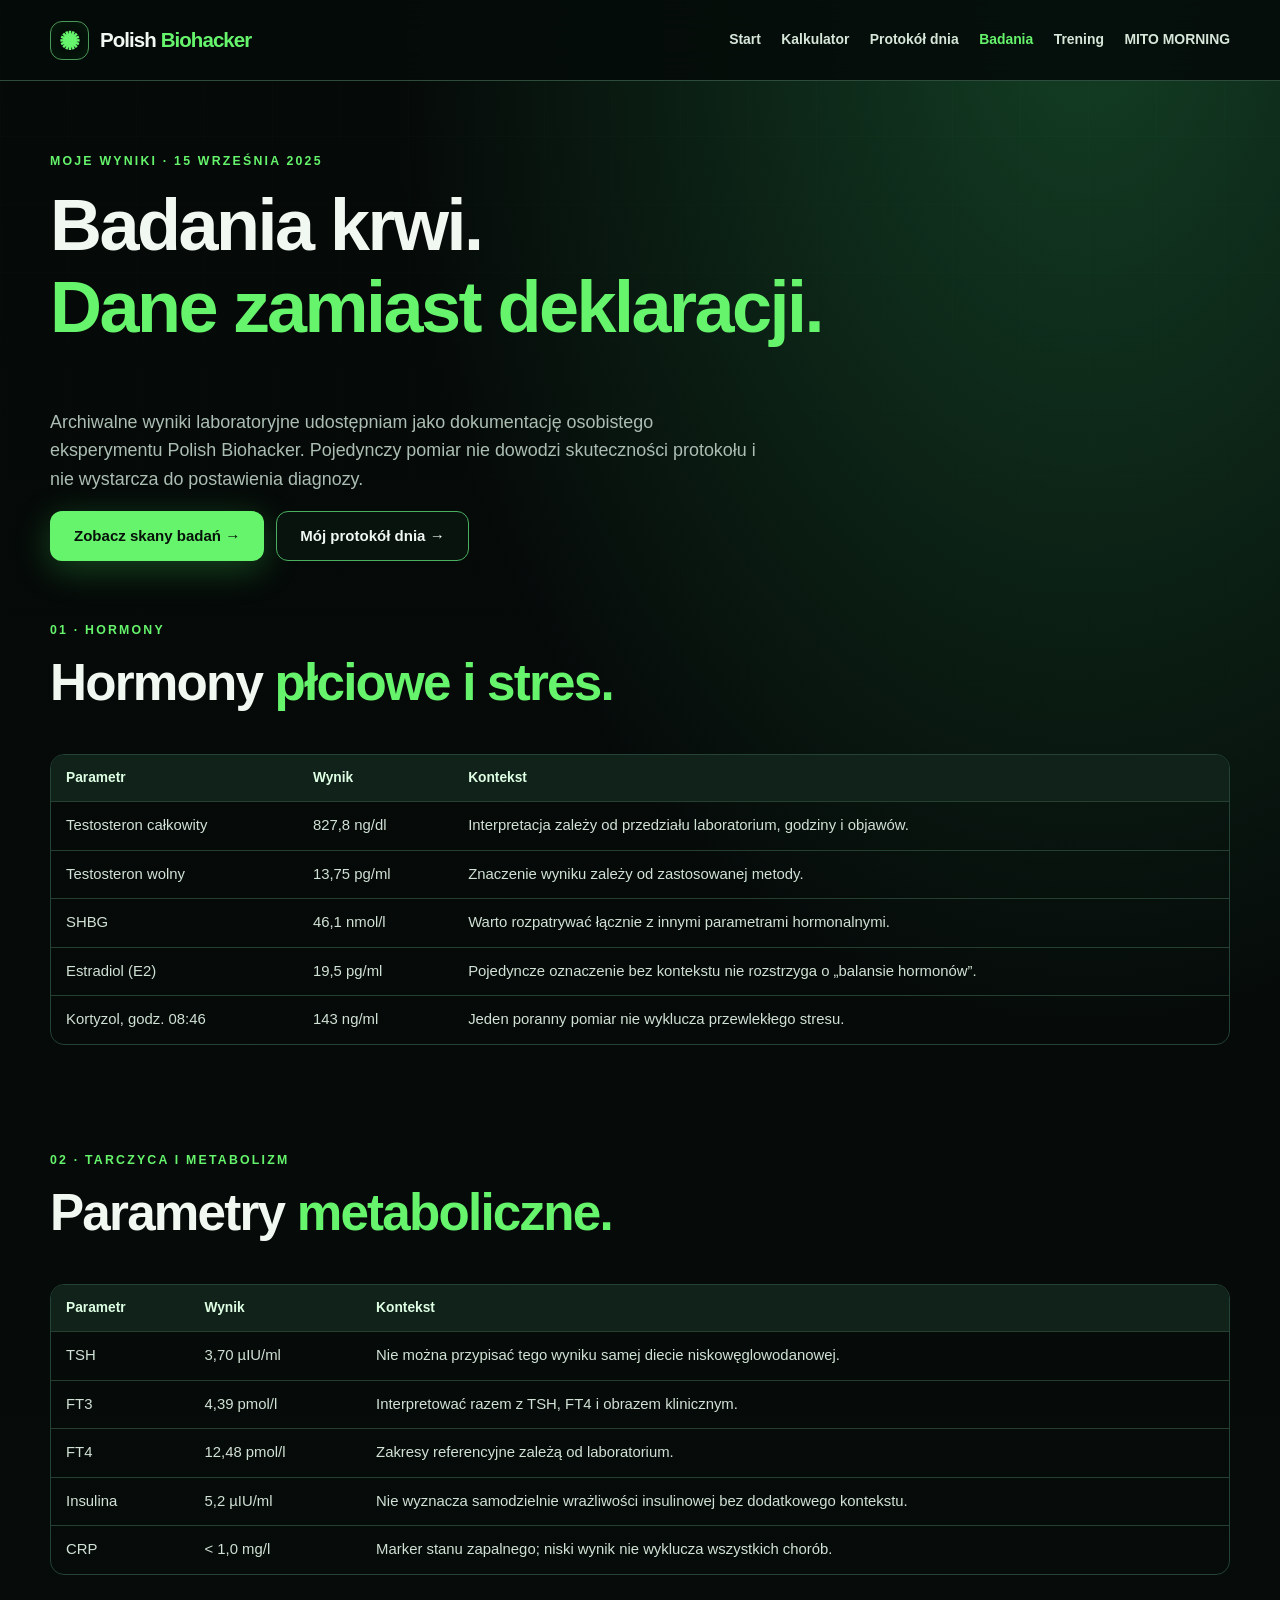
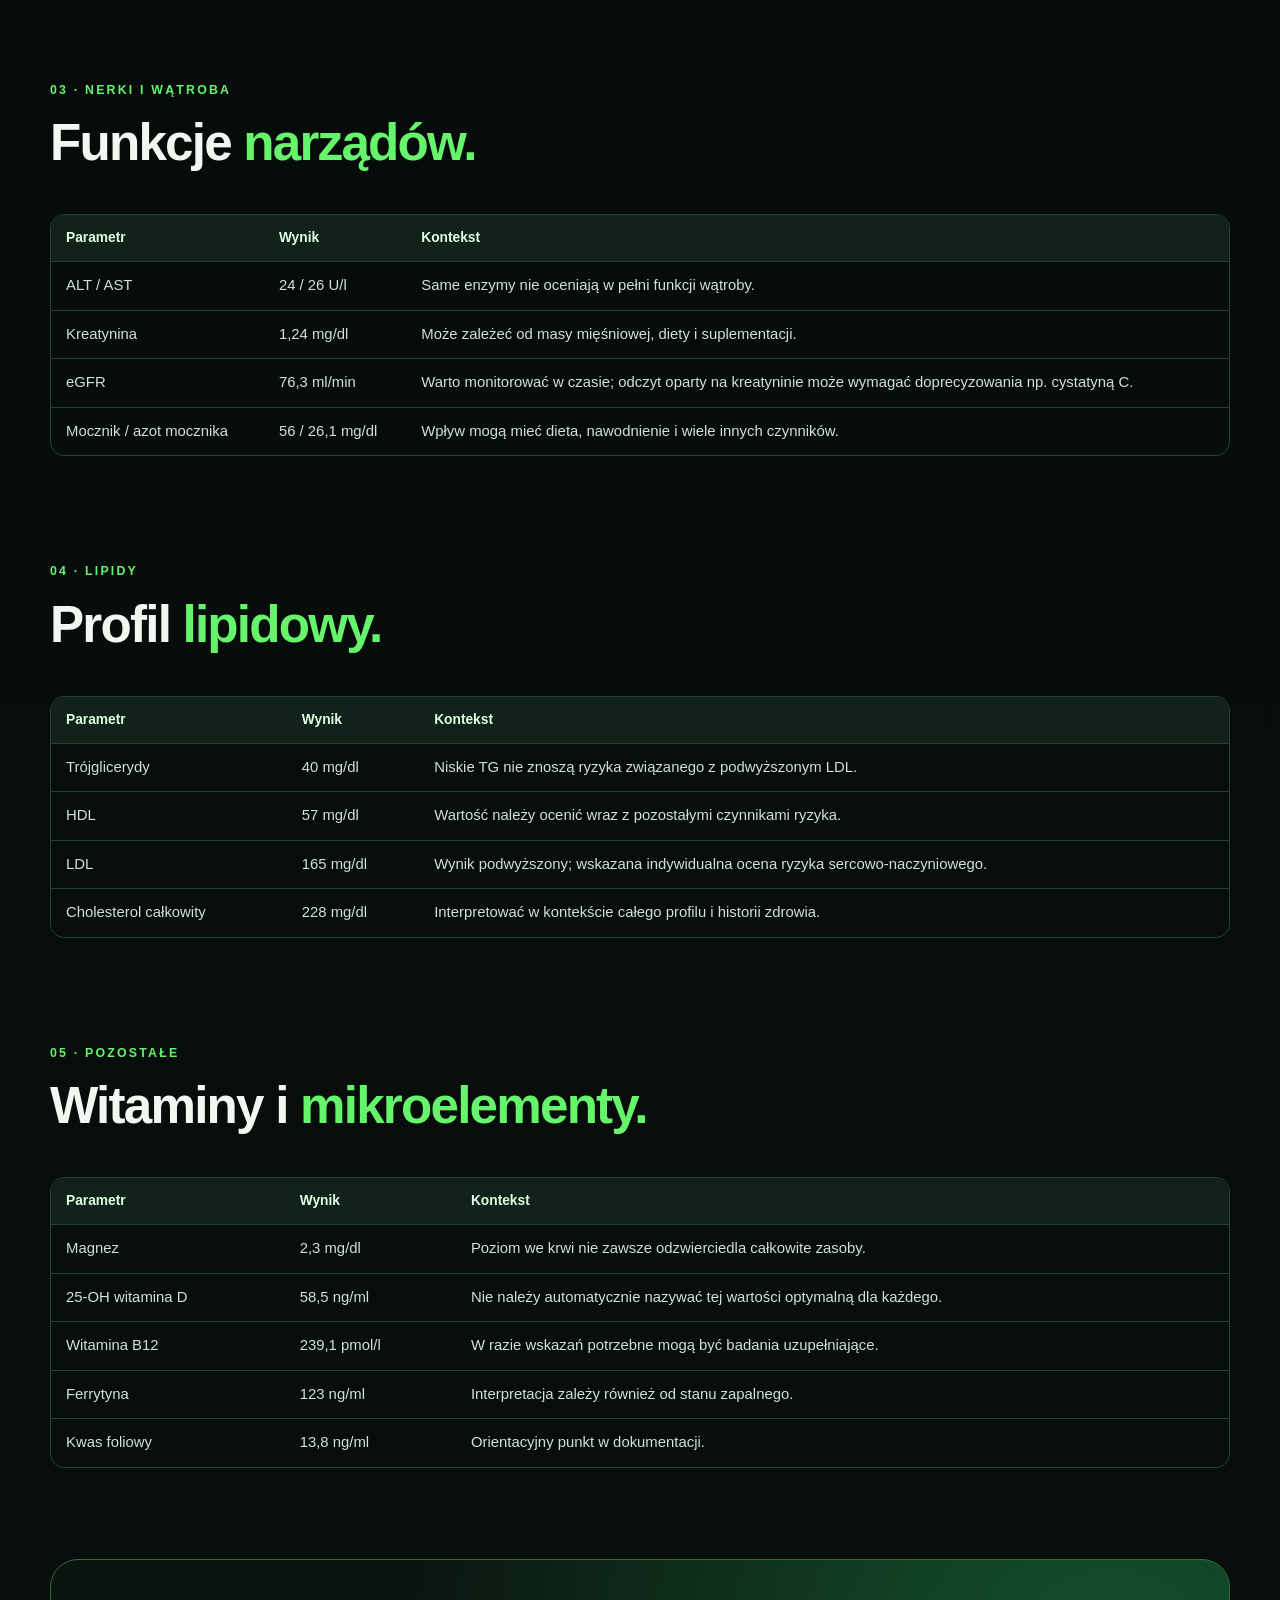
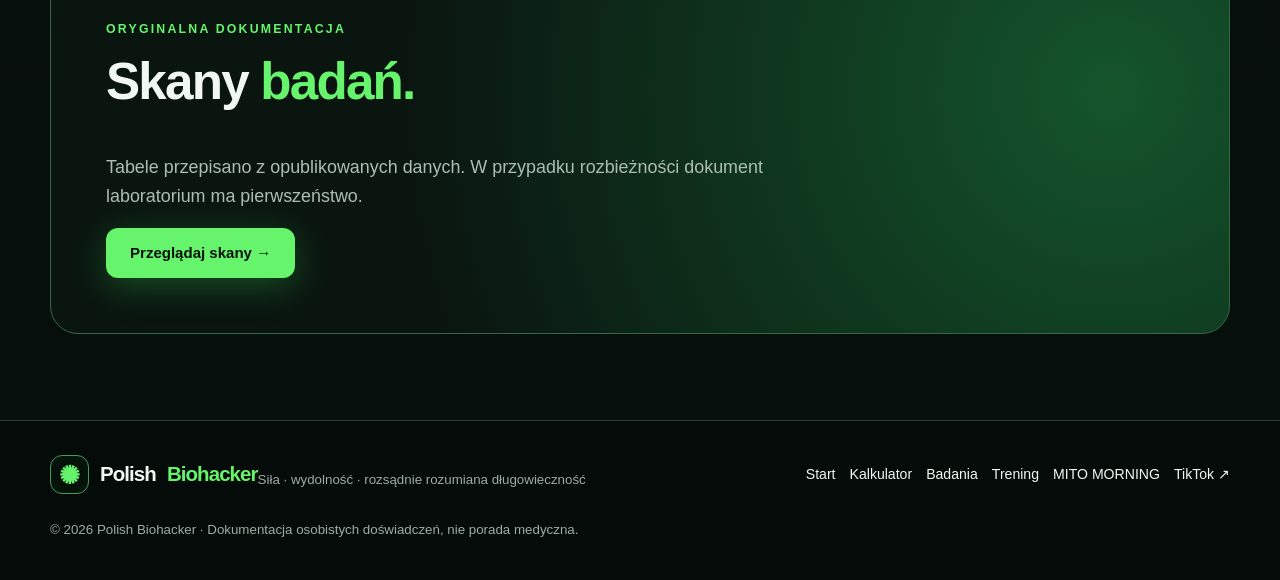
==== commit 0888538d: "Remove redundant warning banner from bloodwork.html" ====
--- a/bloodwork.html
+++ b/bloodwork.html
@@ -5,7 +5,6 @@
 <section class="page-hero"><span class="eyebrow">Moje wyniki · 15 września 2025</span><h1>Badania krwi.<br><span class="accent">Dane zamiast deklaracji.</span></h1>
 <p class="lead">Archiwalne wyniki laboratoryjne udostępniam jako dokumentację osobistego eksperymentu Polish Biohacker. Pojedynczy pomiar nie dowodzi skuteczności protokołu i nie wystarcza do postawienia diagnozy.</p>
 <div class="btn-row"><a class="btn btn-primary" href="scany.html">Zobacz skany badań →</a><a class="btn btn-secondary" href="protokol.html">Mój protokół dnia →</a></div></section>
-<div class="notice warning" style="margin-bottom:30px">Interpretacje wymagają uwzględnienia objawów, historii zdrowia, zakresów referencyjnych laboratorium i konsultacji klinicznej. Wyniki nie są normami ani celami dla innych osób. Przed publikacją skanów należy upewnić się, że nie zawierają numeru PESEL, adresu ani innych danych identyfikujących.</div>
 <section class="section" style="padding-top:20px">
 <span class="eyebrow">01 · Hormony</span><h2>Hormony <span class="accent">płciowe i stres.</span></h2>
 <div class="table-wrap"><table><thead><tr><th>Parametr</th><th>Wynik</th><th>Kontekst</th></tr></thead><tbody>
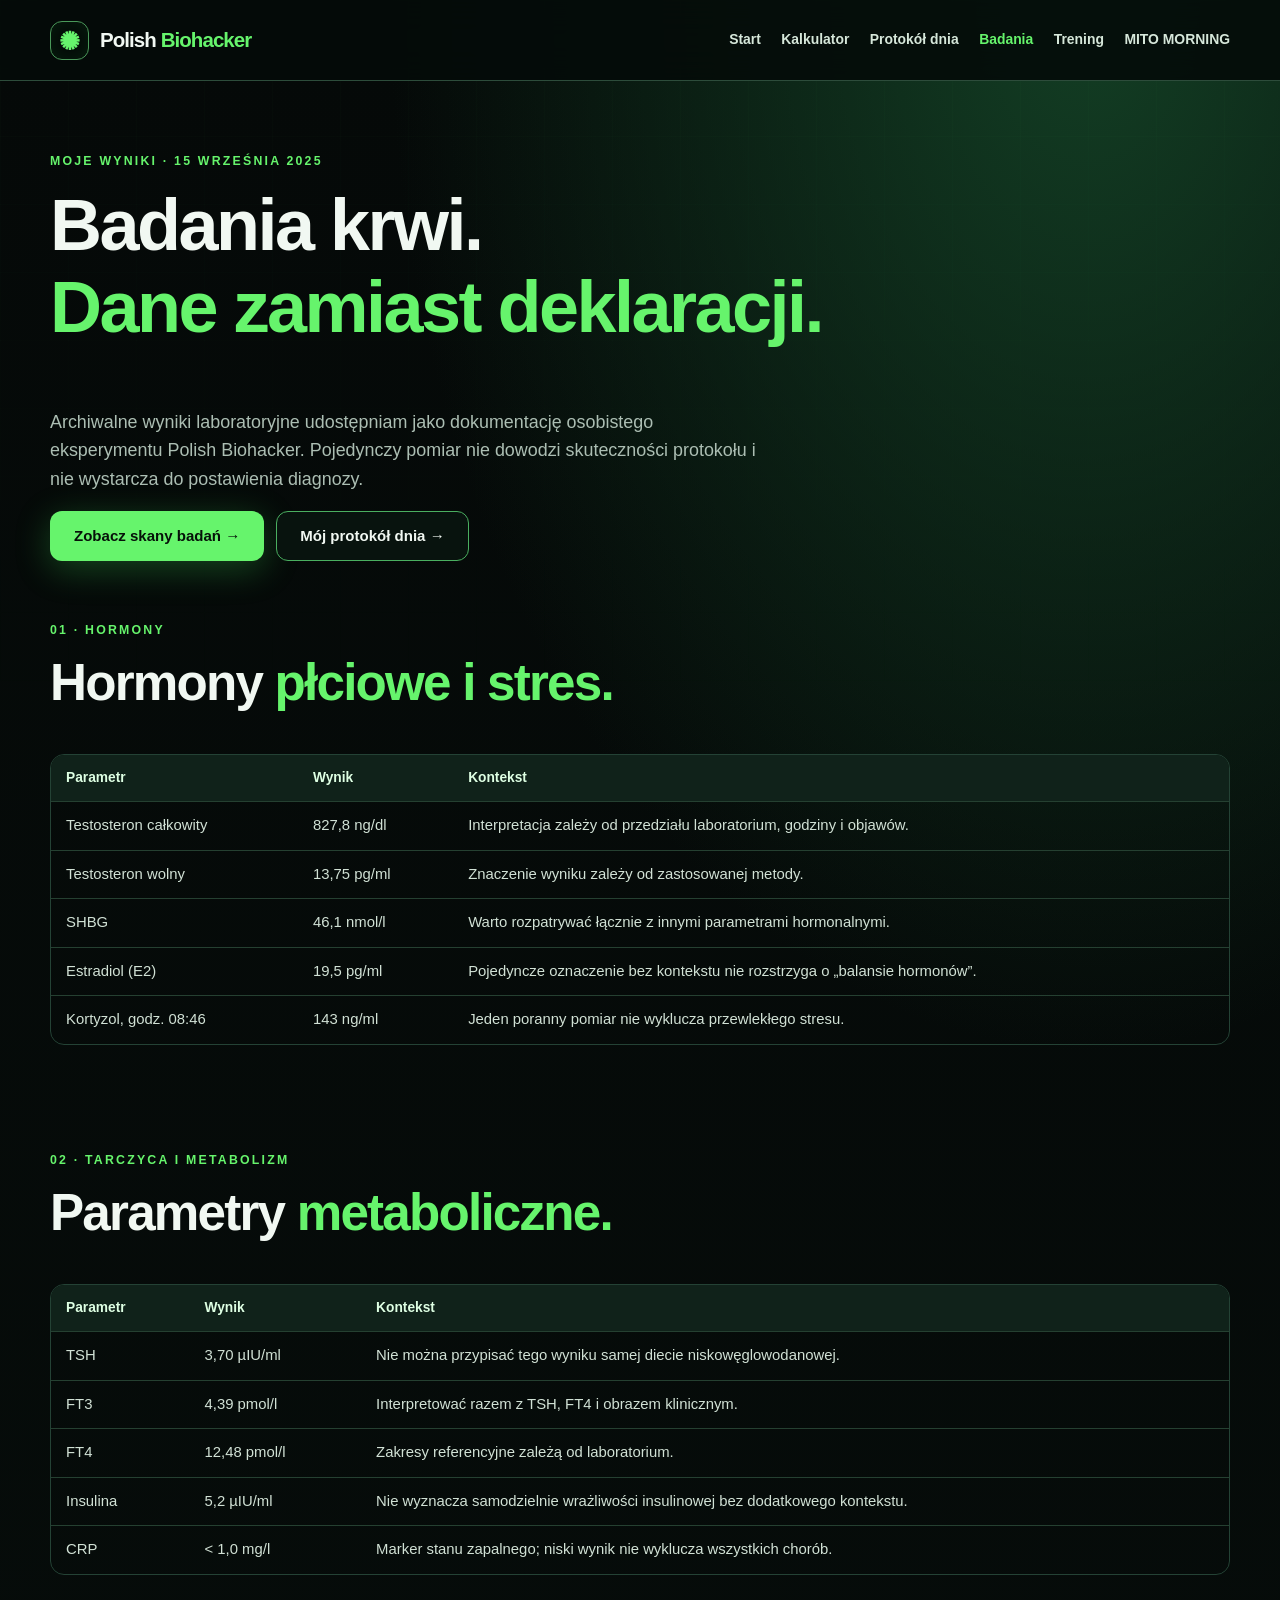
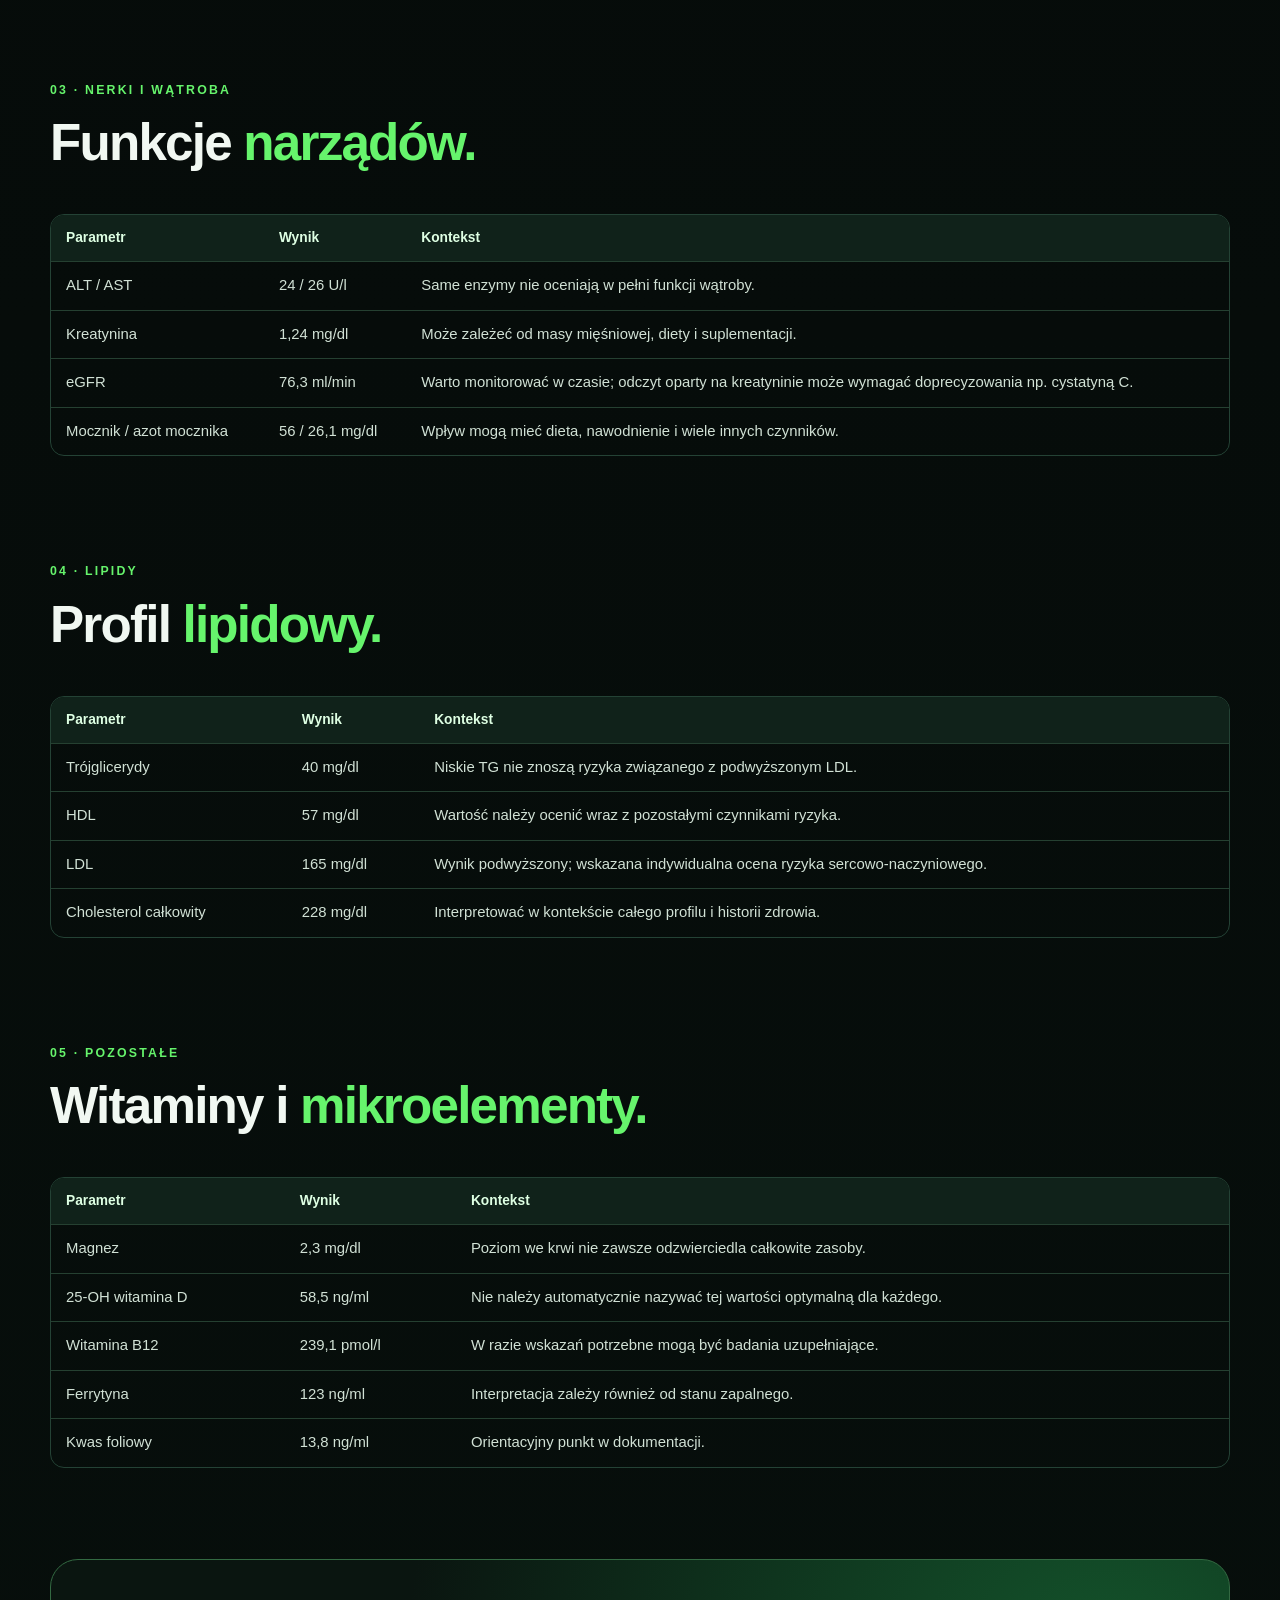
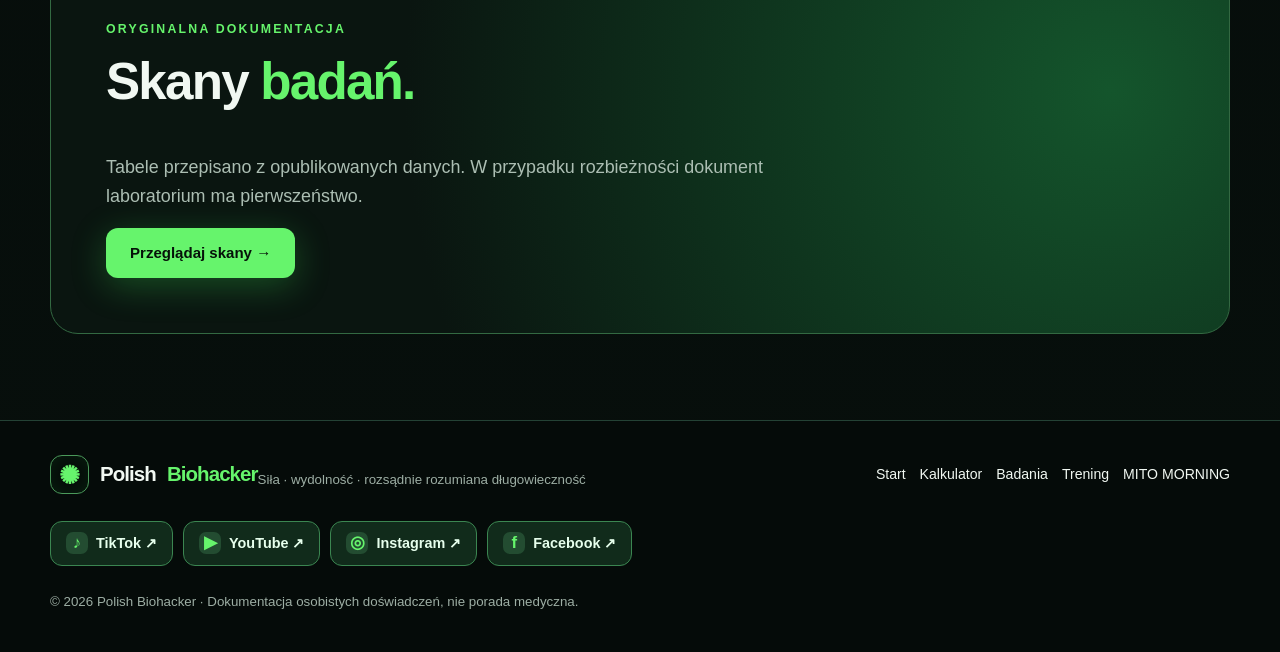
==== commit faa68a97: "Refresh footer social links and styles on bloodwork.html" ====
--- a/bloodwork.html
+++ b/bloodwork.html
@@ -1,6 +1,6 @@
 <!doctype html><html lang="pl"><head><meta charset="utf-8"><meta name="viewport" content="width=device-width, initial-scale=1">
 <title>Badania krwi — Polish Biohacker</title><meta name="description" content="Archiwalne wyniki badań laboratoryjnych Polish Biohacker z 15.09.2025. Testosteron, profil lipidowy, tarczyca i inne parametry.">
-<meta name="theme-color" content="#060b09"><link rel="stylesheet" href="assets/site.css"></head><body>
+<meta name="theme-color" content="#060b09"><link rel="stylesheet" href="assets/site.css?v=20261115-social"></head><body>
 <header data-site-header></header><main class="container">
 <section class="page-hero"><span class="eyebrow">Moje wyniki · 15 września 2025</span><h1>Badania krwi.<br><span class="accent">Dane zamiast deklaracji.</span></h1>
 <p class="lead">Archiwalne wyniki laboratoryjne udostępniam jako dokumentację osobistego eksperymentu Polish Biohacker. Pojedynczy pomiar nie dowodzi skuteczności protokołu i nie wystarcza do postawienia diagnozy.</p>
@@ -42,4 +42,4 @@
 <tr><td>Kwas foliowy</td><td>13,8 ng/ml</td><td>Orientacyjny punkt w dokumentacji.</td></tr>
 </tbody></table></div></section>
 <section class="section" style="padding-top:5px"><div class="split-banner"><span class="eyebrow">Oryginalna dokumentacja</span><h2>Skany <span class="accent">badań.</span></h2><p class="lead">Tabele przepisano z opublikowanych danych. W przypadku rozbieżności dokument laboratorium ma pierwszeństwo.</p><a class="btn btn-primary" href="scany.html">Przeglądaj skany →</a></div></section>
-</main><footer data-site-footer></footer><script src="assets/site.js" defer></script></body></html>+</main><footer data-site-footer></footer><script src="assets/site.js?v=20261115-social" defer></script></body></html>
--- a/assets/site.css
+++ b/assets/site.css
@@ -1,3 +1,4 @@
+[hidden]{display:none!important}
 /* Polish Biohacker — unified visual system, 2026 */
 :root{color-scheme:dark;--bg:#060b09;--bg2:#091310;--panel:#0c1713;--line:#244235;--line2:#173328;--fg:#f1f8f2;--muted:#acbeb3;--green:#66f46c;--green2:#a1ff9a;--max:1180px;--radius:22px}
 *{box-sizing:border-box}html{scroll-behavior:smooth;scroll-padding-top:100px}body{margin:0;background:radial-gradient(ellipse 70% 35% at 85% 0%,#133e24 0%,transparent 78%),linear-gradient(180deg,#050908 0%,#070f0c 100%);color:var(--fg);font-family:Inter,ui-sans-serif,-apple-system,BlinkMacSystemFont,"Segoe UI",sans-serif;line-height:1.58}body:before{content:"";position:fixed;inset:0;z-index:-1;pointer-events:none;background-image:linear-gradient(#70ff9010 1px,transparent 1px),linear-gradient(90deg,#70ff9010 1px,transparent 1px);background-size:68px 68px;mask-image:linear-gradient(180deg,#0004,transparent 85%)}a{color:inherit;text-decoration:none}button,input,select{font:inherit}button{cursor:pointer}a:focus-visible,button:focus-visible,input:focus-visible,select:focus-visible{outline:2px solid var(--green);outline-offset:3px}img{max-width:100%;height:auto;display:block}h1,h2,h3,p{margin-top:0}h1,h2,h3{line-height:1.13;letter-spacing:-.035em}h1{font-size:clamp(3rem,7vw,6.5rem);font-weight:900}h2{font-size:clamp(2rem,4vw,3.35rem)}h3{font-size:1.23rem}.container{width:min(calc(100% - 40px),var(--max));margin-inline:auto}.section{padding:86px 0}.eyebrow{display:inline-block;color:var(--green);font-size:.77rem;font-weight:800;letter-spacing:.18em;text-transform:uppercase;margin-bottom:14px}.muted,.lead{color:var(--muted)}.lead{font-size:1.12rem;max-width:720px}.accent{color:var(--green)}.text-sm{font-size:.9rem}.topbar{position:sticky;top:0;z-index:50;background:#050b09e8;border-bottom:1px solid #2d4c3b;backdrop-filter:blur(18px)}.topbar .inner{min-height:80px;display:flex;align-items:center;justify-content:space-between;gap:22px}.brand{display:inline-flex;align-items:center;gap:11px;font-weight:900;white-space:nowrap;font-size:1.28rem;letter-spacing:-.045em}.brand-mark{display:inline-grid;place-items:center;border:1px solid #4a995a;border-radius:12px;width:39px;height:39px;color:var(--green);font-size:1.55rem;box-shadow:inset 0 0 18px #2bed4a18}.brand strong{color:var(--green)}.nav{display:flex;align-items:center;gap:clamp(10px,1.6vw,24px)}.nav a{font-size:.87rem;font-weight:700;color:#d6e7da;white-space:nowrap;padding:9px 0}.nav a:hover,.nav a.active{color:var(--green)}.menu-toggle{display:none;background:none;border:1px solid var(--line);color:var(--fg);border-radius:10px;padding:7px 12px}.btn{display:inline-flex;align-items:center;justify-content:center;gap:12px;border:1px solid transparent;border-radius:12px;font-weight:800;font-size:.94rem;min-height:48px;padding:12px 23px;transition:transform .2s ease,box-shadow .2s ease,background .2s ease}.btn:hover{transform:translateY(-2px)}.btn-primary{color:#061109;background:var(--green);box-shadow:0 8px 35px #41ed5b44}.btn-secondary{background:#08130e;color:var(--fg);border-color:#4aaf60}.btn-secondary:hover{background:#163c26}.btn-link{color:var(--green);padding:0;border:0;background:none;font-weight:800}.btn-row{display:flex;flex-wrap:wrap;gap:12px}.hero{min-height:660px;display:grid;grid-template-columns:1.1fr .9fr;align-items:center;gap:42px;padding-top:50px;padding-bottom:50px}.hero h1{margin:0 0 10px}.hero .subtitle{font-size:clamp(1.3rem,2.6vw,2rem);font-weight:800;letter-spacing:-.035em;margin-bottom:24px}.hero .lead{max-width:560px;margin-bottom:31px}.hero-art{position:relative;min-height:540px;align-self:stretch;display:flex;align-items:flex-end;justify-content:center;border-radius:28px;overflow:hidden;background:radial-gradient(circle at 40% 50%,#28673c,#09180f 64%,#050c08);border:1px solid #2e5840;box-shadow:0 0 120px #16863c22}.hero-art:before{content:"";position:absolute;inset:0;background:linear-gradient(90deg,#00180c10 0%,#00000005 60%),linear-gradient(0deg,#061109cc,transparent 40%);z-index:1;pointer-events:none}.hero-art img{width:100%;height:100%;position:absolute;inset:0;object-fit:cover;object-position:center 23%;filter:contrast(1.05) saturate(.84)}.hero-art .art-note{position:absolute;bottom:20px;left:20px;z-index:2;font-size:.8rem;border:1px solid #568c65;color:#e9fff0;background:#08140cbf;border-radius:999px;padding:8px 12px}.section-title{margin-bottom:35px}.cards{display:grid;grid-template-columns:repeat(4,minmax(0,1fr));gap:16px}.card,.glass{background:linear-gradient(148deg,#122219ef,#07100dee);border:1px solid var(--line);border-radius:var(--radius);padding:25px;box-shadow:0 15px 32px #0004}.card{display:flex;flex-direction:column;gap:12px;min-height:215px;transition:transform .2s ease,border-color .2s ease}.card:hover{transform:translateY(-5px);border-color:#55d77b}.card h3{margin:0}.card p{font-size:.9rem;color:var(--muted);margin:0;flex:1}.card a{color:var(--green);font-weight:800}.card .symbol{font-size:1.7rem}.stat-grid{display:grid;grid-template-columns:repeat(3,1fr);gap:15px}.stat{padding:24px;border:1px solid #3b8250;border-radius:17px;background:linear-gradient(135deg,#07140e,#122c19);display:flex;align-items:center;gap:20px}.stat b{font-size:clamp(1.6rem,3vw,2.7rem);color:var(--green);line-height:1.1}.stat span{display:block;color:#dbeee0;font-size:.9rem}.pill-row{display:flex;flex-wrap:wrap;gap:10px}.pill{background:#0e2216;border:1px solid #326e43;border-radius:999px;padding:9px 15px;font-weight:700;color:#d8fbe0;font-size:.88rem}.feature{display:grid;grid-template-columns:1.15fr .85fr;gap:30px;align-items:center}.feature img{border-radius:20px;border:1px solid var(--line)}.page-hero{padding:66px 0 35px}.page-hero h1{font-size:clamp(2.5rem,6vw,4.5rem);max-width:920px}.grid-2{display:grid;grid-template-columns:repeat(2,minmax(0,1fr));gap:18px}.grid-3{display:grid;grid-template-columns:repeat(3,minmax(0,1fr));gap:18px}.info-list{padding-left:20px;margin:10px 0 0;color:var(--muted)}.info-list li{margin-bottom:8px}.panel{background:linear-gradient(140deg,#0c1b14,#08110d);border:1px solid var(--line);border-radius:18px;padding:26px}.panel h3{margin-bottom:12px}.field-grid{display:grid;grid-template-columns:repeat(2,minmax(0,1fr));gap:16px}.field{display:flex;flex-direction:column;gap:6px;color:#d6e8db;font-size:.91rem;font-weight:700}.field input,.field select,.newsletter input{width:100%;min-width:0;min-height:45px;padding:10px 13px;border:1px solid #356446;background:#051009;color:#f4fff6;border-radius:10px;font-size:1rem}.field input:focus,.field select:focus{border-color:var(--green)}.field small{color:#92a69a;font-weight:400}.form-section{margin:0 0 18px}.calc-result{margin-top:18px;padding:22px;border-radius:14px;border:1px solid #4ac368;background:#0d2818}.calc-result[hidden]{display:none}.calc-result strong{color:var(--green)}.calc-result .result-number{font-size:clamp(1.9rem,5vw,3rem);font-weight:900;color:var(--green);line-height:1.1}.calc-result dl{display:grid;grid-template-columns:repeat(2,1fr);gap:13px;margin:17px 0}.calc-result dl div{padding:12px;background:#0a1a11;border-radius:10px}.calc-result dt{color:#9eb7a6;font-size:.85rem}.calc-result dd{margin:0;color:#fff;font-size:1.2rem;font-weight:800}.notice{border-left:3px solid #60e780;padding:11px 15px;background:#0c2615;color:#c3dcc9;font-size:.91rem;border-radius:0 9px 9px 0}.notice.warning{border-color:#f1bd63;background:#30230c;color:#f9dfb9}.table-wrap{overflow:auto;border:1px solid var(--line);border-radius:14px}table{border-collapse:collapse;width:100%;min-width:610px;font-size:.93rem}th,td{text-align:left;border-bottom:1px solid #254031;padding:12px 15px;vertical-align:top}th{background:#10221a;color:#deffe3;font-size:.86rem}td{color:#d1e1d5}tr:last-child td{border-bottom:0}.media-grid{display:grid;grid-template-columns:repeat(auto-fit,minmax(220px,1fr));gap:15px}.media-grid img{border-radius:13px;border:1px solid var(--line);width:100%;object-fit:cover}.newsletter{display:flex;flex-wrap:wrap;gap:12px;align-items:center}.newsletter input{flex:1;min-width:220px}.newsletter .btn{min-width:170px}.checkline{font-size:.83rem;display:flex;gap:9px;align-items:flex-start;color:var(--muted);margin:13px 0}.checkline input{margin-top:5px;accent-color:#67ef74}.status{font-size:.9rem;min-height:1.5em;margin-top:8px}.status.success{color:var(--green)}.status.error{color:#ffa78b}.footer{border-top:1px solid var(--line);background:#050b09;padding:34px 0 40px}.footer-inner{display:flex;justify-content:space-between;gap:25px;flex-wrap:wrap;align-items:center}.footer small{color:#9daea4}.footer nav{display:flex;flex-wrap:wrap;gap:14px;font-size:.88rem}.footer a:hover{color:var(--green)}.split-banner{background:radial-gradient(circle at 90% 35%,#14552c,#0a1510 65%);border:1px solid #336942;border-radius:28px;padding:clamp(24px,5vw,55px)}.divider{border:0;border-top:1px solid var(--line);margin:35px 0}.mini{font-size:.84rem;color:#aabdaf}.footer-note{font-size:.77rem;color:#879f8e}.inline-link{color:var(--green);text-decoration:underline;text-underline-offset:3px}.hidden{display:none!important}.anchor-offset{scroll-margin-top:90px}
@@ -5,3 +6,36 @@
 @media(max-width:760px){.topbar .inner{min-height:65px}.menu-toggle{display:block}.nav{display:none;position:absolute;top:64px;left:0;right:0;background:#050c09;padding:20px;border-bottom:1px solid var(--line);flex-direction:column;align-items:stretch;gap:3px}.nav.open{display:flex}.nav a{font-size:1rem;padding:10px 15px}.container{width:min(calc(100% - 28px),var(--max))}.section{padding:58px 0}.hero{grid-template-columns:1fr;padding-top:45px;gap:24px}.hero-art{min-height:420px;max-height:580px}.feature{grid-template-columns:1fr}.stat-grid,.grid-3{grid-template-columns:1fr}.grid-2{grid-template-columns:1fr}.page-hero{padding:48px 0 20px}}
 @media(max-width:490px){.cards,.field-grid{grid-template-columns:1fr}.card{min-height:170px}.hero-art{min-height:350px}.btn-row .btn{width:100%}.calc-result dl{grid-template-columns:1fr}.stat{padding:18px}.section-title{margin-bottom:23px}.brand{font-size:1.13rem}}
 @media(prefers-reduced-motion:reduce){html{scroll-behavior:auto}*,*:before,*:after{animation-duration:.01ms!important;transition-duration:.01ms!important}}
+
+
+/* Huawei Watch calculator: prominent input and instant-readable daily balance */
+.watch-head{margin-bottom:20px;padding:20px 22px;background:linear-gradient(130deg,#102f1d,#0a1710);border:1px solid #46995a;border-radius:18px}
+.watch-head h2{margin-bottom:8px}
+.watch-head p{margin-bottom:0}
+.watch-panel{margin-top:12px;margin-bottom:12px;background:linear-gradient(130deg,#12301e,#071810);border-color:#468a53}
+.watch-panel .field input:focus-visible,.watch-panel .field select:focus-visible{border-color:var(--green);box-shadow:0 0 0 2px #66f46c45}
+.energy-summary{display:grid;grid-template-columns:repeat(3,minmax(0,1fr));gap:11px;margin:21px 0 14px}
+.energy-stat{display:flex;flex-direction:column;gap:10px;padding:16px;background:#071c12;border:1px solid #2f7544;border-radius:14px;min-width:0}
+.energy-stat span{color:#a2bfae;font-size:.82rem;font-weight:700}
+.energy-stat strong{font-size:clamp(1.15rem,1.9vw,1.65rem);color:#f4fff5;line-height:1.25;overflow-wrap:anywhere}
+.energy-stat.energy-balance{background:linear-gradient(145deg,#113b21,#082216);border-color:#5bc96f}
+.energy-stat.energy-balance strong{color:var(--green)}
+#calcResults .result-number{margin-top:8px}
+@media(max-width:950px){.energy-summary{grid-template-columns:1fr}}
+@media(max-width:490px){.watch-head{padding:18px 16px}.watch-panel{padding:18px 15px}.energy-stat strong{font-size:1.5rem}}
+
+/* Energy calculation: active kcal + estimated resting BMR */
+.energy-breakdown{display:grid;grid-template-columns:repeat(2,minmax(0,1fr));gap:9px;margin:16px 0 10px}
+.energy-breakdown div{border:1px solid #3d8a55;background:#0d2517;border-radius:12px;padding:13px 14px;color:#c3dec9;font-size:.87rem}
+.energy-breakdown strong{display:block;color:var(--green);font-size:1.2rem;margin-top:3px}
+@media(max-width:580px){.energy-breakdown{grid-template-columns:1fr}}
+
+
+/* Polish Biohacker social media buttons in the shared footer */
+.footer-social{display:flex;flex-wrap:wrap;align-items:center;gap:10px;width:100%;margin-top:2px}
+.footer-social .social-btn{display:inline-flex;align-items:center;justify-content:center;gap:8px;padding:10px 15px;min-height:44px;border:1px solid #3b8651;border-radius:12px;background:#112b1b;color:#e7ffed;font-size:.9rem;font-weight:750;white-space:nowrap;transition:background .2s ease,border-color .2s ease,transform .2s ease}
+.footer-social .social-btn:hover{background:#1b4628;border-color:var(--green);color:#fff;transform:translateY(-2px)}
+.footer-social .social-btn:focus-visible{outline:2px solid var(--green);outline-offset:3px}
+.footer-social .social-symbol{display:inline-grid;place-items:center;width:22px;height:22px;background:#234c31;border-radius:7px;color:var(--green);font-size:1.05rem;font-weight:900;line-height:1}
+.footer-disclaimer{width:100%}
+@media(max-width:560px){.footer-social{display:grid;grid-template-columns:repeat(2,minmax(0,1fr));gap:9px}.footer-social .social-btn{white-space:normal;padding:10px 8px;font-size:.83rem;gap:5px}.footer-social .social-symbol{flex-shrink:0}}
